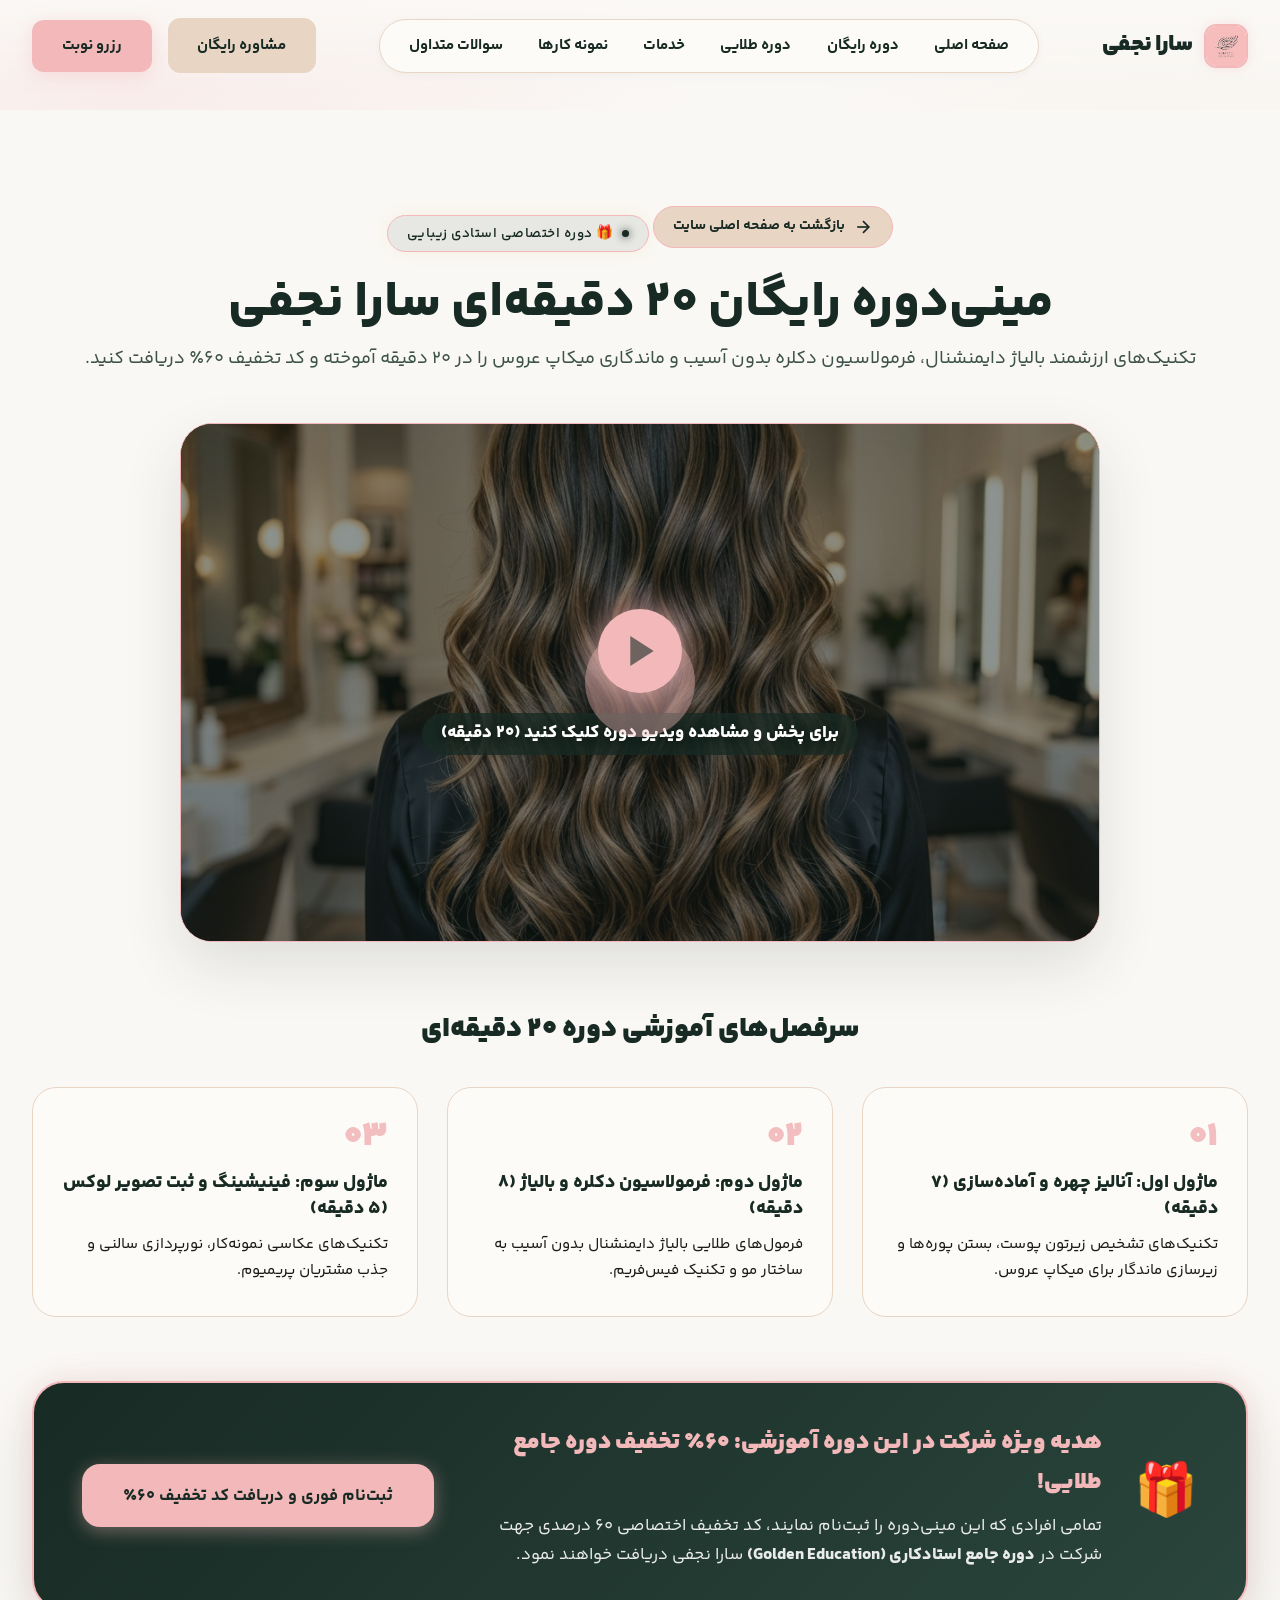
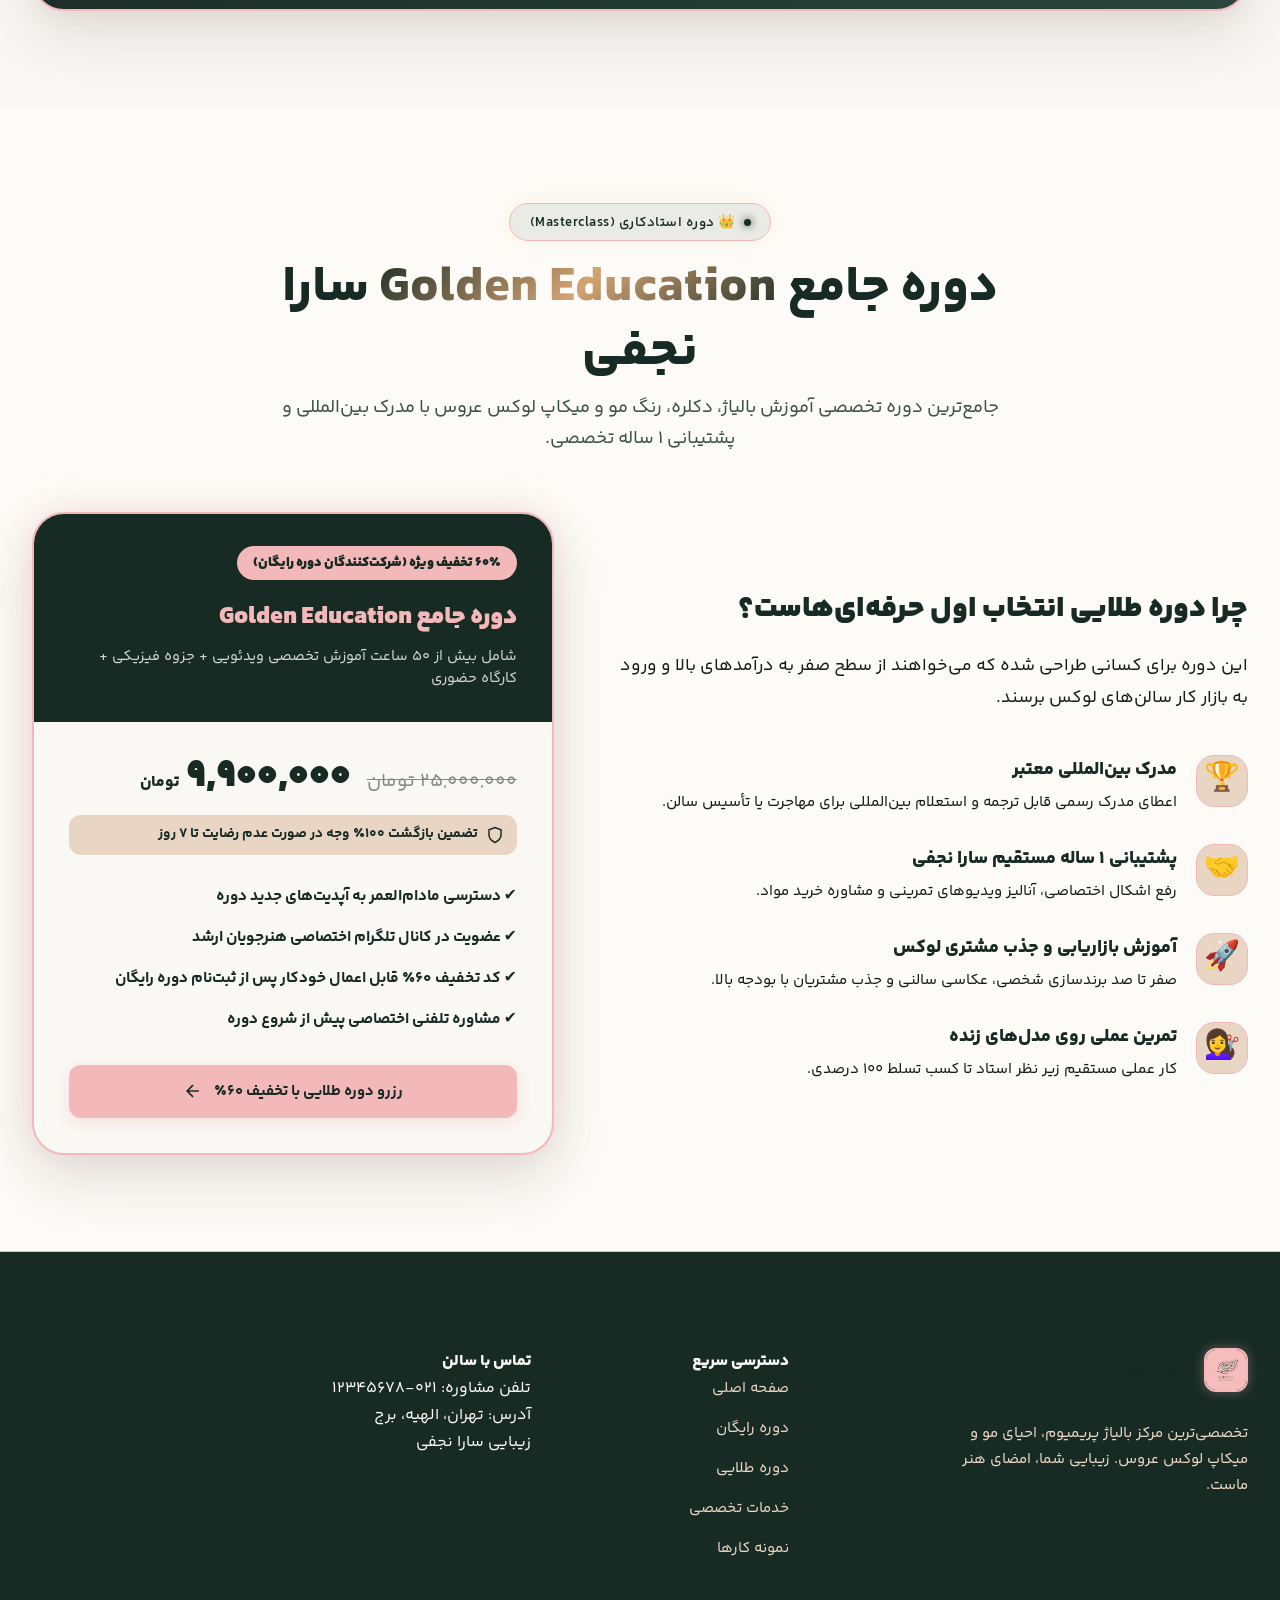
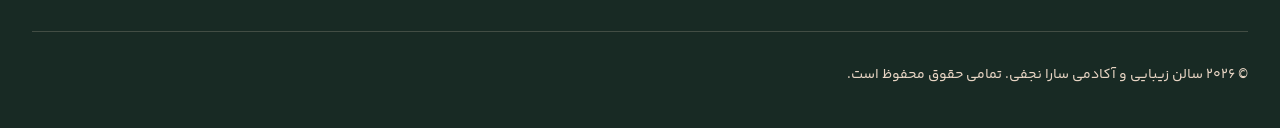
==== free-course.html @ bb0bec51 "up" ====
<!doctype html>
<html lang="fa" dir="rtl">
  <head>
    <meta charset="UTF-8" />
    <meta name="viewport" content="width=device-width, initial-scale=1.0" />
    <title>مینی‌دوره رایگان ۲۰ دقیقه‌ای و دوره طلایی | سارا نجفی</title>
    <meta
      name="description"
      content="دوره رایگان آموزش رازهای بالیاژ دایمنشنال و میکاپ ماندگار سارا نجفی. دریافت ۶۰٪ تخفیف اختصاصی برای دوره جامع Golden Education."
    />
    <meta name="theme-color" content="#FAF8F5" />

    <!-- Open Graph SEO -->
    <meta property="og:title" content="دوره آموزشی سارا نجفی | مینی دوره رایگان + تخفیف ۶۰٪" />
    <meta
      property="og:description"
      content="تکنیک‌های ارزشمند بالیاژ، دکلره بدون آسیب و ماندگاری میکاپ را در ۲۰ دقیقه آموزش ببینید."
    />
    <meta property="og:type" content="website" />

    <!-- Custom Stylesheet -->
    <link rel="stylesheet" href="css/style.css" />
  </head>
  <body>
    <!-- Floating Luxury Navigation -->
    <nav class="navbar" id="navbar">
      <div class="container nav-container">
        <a href="index.html" class="logo">
          <img
            src="images/logo.jpg"
            alt="سالن زیبایی سارا نجفی"
            class="logo-img"
          />
          <span class="logo-text">سارا نجفی</span>
        </a>

        <div class="nav-links" id="nav-links">
          <a href="index.html#home">صفحه اصلی</a>
          <a href="#free-course-details" class="active">دوره رایگان</a>
          <a href="#golden-education">دوره طلایی</a>
          <a href="index.html#services">خدمات</a>
          <a href="index.html#portfolio">نمونه کارها</a>
          <a href="index.html#faq">سوالات متداول</a>
        </div>

        <div class="nav-actions">
          <a href="index.html#quiz-section" class="btn btn-secondary">مشاوره رایگان</a>
          <button class="btn btn-primary open-booking-modal">رزرو نوبت</button>
        </div>

        <!-- Mobile Drawer Menu Toggle Button -->
        <button
          class="mobile-toggle"
          id="mobile-toggle"
          aria-label="باز کردن منو"
        >
          <svg
            width="28"
            height="28"
            viewBox="0 0 24 24"
            fill="none"
            stroke="currentColor"
            stroke-width="2"
          >
            <path d="M4 6h16M4 12h16M4 18h16"></path>
          </svg>
        </button>
      </div>
    </nav>

    <!-- Mobile Navigation Drawer Overlay & Backdrop -->
    <div class="mobile-drawer-overlay" id="mobile-overlay"></div>
    <div class="mobile-menu-drawer" id="mobile-drawer">
      <div class="mobile-drawer-header">
        <a href="index.html" class="logo">
          <img
            src="images/logo.jpg"
            alt="سالن زیبایی سارا نجفی"
            class="logo-img"
          />
          <span class="logo-text">سارا نجفی</span>
        </a>
        <button class="mobile-close" id="mobile-close" aria-label="بستن منو">
          <svg
            width="24"
            height="24"
            viewBox="0 0 24 24"
            fill="none"
            stroke="currentColor"
            stroke-width="2"
          >
            <line x1="18" y1="6" x2="6" y2="18"></line>
            <line x1="6" y1="6" x2="18" y2="18"></line>
          </svg>
        </button>
      </div>
      <ul class="mobile-nav-links">
        <li><a href="index.html" class="mobile-link">صفحه اصلی</a></li>
        <li><a href="#free-course-details" class="mobile-link active">دوره رایگان ۲۰ دقیقه‌ای</a></li>
        <li><a href="#golden-education" class="mobile-link">دوره طلایی Golden Education</a></li>
        <li><a href="index.html#services" class="mobile-link">خدمات لوکس</a></li>
        <li><a href="index.html#portfolio" class="mobile-link">نمونه کارها</a></li>
        <li><a href="index.html#faq" class="mobile-link">سوالات متداول</a></li>
      </ul>
      <div class="mobile-drawer-footer">
        <button class="btn btn-primary w-full open-booking-modal">
          رزرو فوری نوبت
        </button>
      </div>
    </div>

    <!-- Main Content Wrapper -->
    <main style="padding-top: 110px;">
      <!-- Dedicated Free Course View Section -->
      <section class="free-course-page" id="free-course-details" style="display: block;">
        <div class="container">
          <div class="course-page-header reveal visible">
            <a href="index.html" class="back-to-site-btn">
              <svg width="20" height="20" viewBox="0 0 24 24" fill="none" stroke="currentColor" stroke-width="2">
                <line x1="19" y1="12" x2="5" y2="12"></line>
                <polyline points="12 19 19 12 12 5"></polyline>
              </svg>
              بازگشت به صفحه اصلی سایت
            </a>
            <div class="section-tag gold-tag">
              <span class="dot"></span>
              🎁 دوره اختصاصی استادی زیبایی
            </div>
            <h1 class="section-title">مینی‌دوره رایگان ۲۰ دقیقه‌ای سارا نجفی</h1>
            <p class="section-subtitle">
              تکنیک‌های ارزشمند بالیاژ دایمنشنال، فرمولاسیون دکلره بدون آسیب و ماندگاری میکاپ عروس را در ۲۰ دقیقه آموخته و کد تخفیف ۶۰٪ دریافت کنید.
            </p>
          </div>

          <!-- Video Showcase Container -->
          <div class="course-main-video-box reveal visible reveal-delay-1">
            <div class="video-player-container">
              <img src="images/hair-color-recommendation.jpg" alt="ویدیو دوره آموزشی سارا نجفی" class="main-video-poster" />
              <div class="main-video-overlay open-course-modal-btn">
                <div class="play-pulse-lg"></div>
                <div class="play-btn-lg">
                  <svg width="40" height="40" viewBox="0 0 24 24" fill="currentColor">
                    <polygon points="5 3 19 12 5 21 5 3"></polygon>
                  </svg>
                </div>
                <span class="video-start-text">برای پخش و مشاهده ویدیو دوره کلیک کنید (۲۰ دقیقه)</span>
              </div>
            </div>
          </div>

          <!-- Course Modules Grid -->
          <div class="course-modules-wrapper reveal visible reveal-delay-2">
            <h3 class="modules-title">سرفصل‌های آموزشی دوره ۲۰ دقیقه‌ای</h3>
            <div class="modules-grid">
              <div class="module-card">
                <div class="module-number">۰۱</div>
                <div class="module-content">
                  <h4>ماژول اول: آنالیز چهره و آماده‌سازی (۷ دقیقه)</h4>
                  <p>تکنیک‌های تشخیص زیرتون پوست، بستن پوره‌ها و زیرسازی ماندگار برای میکاپ عروس.</p>
                </div>
              </div>
              <div class="module-card">
                <div class="module-number">۰۲</div>
                <div class="module-content">
                  <h4>ماژول دوم: فرمولاسیون دکلره و بالیاژ (۸ دقیقه)</h4>
                  <p>فرمول‌های طلایی بالیاژ دایمنشنال بدون آسیب به ساختار مو و تکنیک فیس‌فریم.</p>
                </div>
              </div>
              <div class="module-card">
                <div class="module-number">۰۳</div>
                <div class="module-content">
                  <h4>ماژول سوم: فینیشینگ و ثبت تصویر لوکس (۵ دقیقه)</h4>
                  <p>تکنیک‌های عکاسی نمونه‌کار، نورپردازی سالنی و جذب مشتریان پریمیوم.</p>
                </div>
              </div>
            </div>
          </div>

          <!-- High-Conversion Discount Callout Box -->
          <div class="course-discount-banner reveal visible reveal-delay-3">
            <div class="discount-badge-icon">🎁</div>
            <div class="discount-banner-content">
              <h3>هدیه ویژه شرکت در این دوره آموزشی: ۶۰٪ تخفیف دوره جامع طلایی!</h3>
              <p>
                تمامی افرادی که این مینی‌دوره را ثبت‌نام نمایند، کد تخفیف اختصاصی ۶۰ درصدی جهت شرکت در 
                <strong>دوره جامع استادکاری (Golden Education)</strong> سارا نجفی دریافت خواهند نمود.
              </p>
            </div>
            <div class="discount-banner-action">
              <button class="btn btn-primary btn-large open-course-modal-btn">
                ثبت‌نام فوری و دریافت کد تخفیف ۶۰٪
              </button>
            </div>
          </div>
        </div>
      </section>

      <!-- Golden Education (دوره طلایی) Premium Masterclass Section -->
      <section class="golden-education" id="golden-education">
        <div class="container">
          <div class="section-header reveal visible">
            <div class="section-tag gold-tag">
              <span class="dot"></span>
              👑 دوره استادکاری (Masterclass)
            </div>
            <h2 class="section-title">
              دوره جامع <span class="gold-gradient-text">Golden Education</span> سارا نجفی
            </h2>
            <p class="section-subtitle">
              جامع‌ترین دوره تخصصی آموزش بالیاژ، دکلره، رنگ مو و میکاپ لوکس عروس با مدرک بین‌المللی و پشتیبانی ۱ ساله تخصصی.
            </p>
          </div>

          <div class="golden-grid reveal visible reveal-delay-1">
            <!-- Left Info & Benefits -->
            <div class="golden-content">
              <h3 class="golden-heading">چرا دوره طلایی انتخاب اول حرفه‌ای‌هاست؟</h3>
              <p class="golden-lead">
                این دوره برای کسانی طراحی شده که می‌خواهند از سطح صفر به درآمد‌های بالا و ورود به بازار کار سالن‌های لوکس برسند.
              </p>

              <div class="golden-features">
                <div class="golden-feature-item">
                  <div class="feature-icon">🏆</div>
                  <div>
                    <h4>مدرک بین‌المللی معتبر</h4>
                    <p>اعطای مدرک رسمی قابل ترجمه و استعلام بین‌المللی برای مهاجرت یا تأسیس سالن.</p>
                  </div>
                </div>
                <div class="golden-feature-item">
                  <div class="feature-icon">🤝</div>
                  <div>
                    <h4>پشتیبانی ۱ ساله مستقیم سارا نجفی</h4>
                    <p>رفع اشکال اختصاصی، آنالیز ویدیوهای تمرینی و مشاوره خرید مواد.</p>
                  </div>
                </div>
                <div class="golden-feature-item">
                  <div class="feature-icon">🚀</div>
                  <div>
                    <h4>آموزش بازاریابی و جذب مشتری لوکس</h4>
                    <p>صفر تا صد برندسازی شخصی، عکاسی سالنی و جذب مشتریان با بودجه بالا.</p>
                  </div>
                </div>
                <div class="golden-feature-item">
                  <div class="feature-icon">💇‍♀️</div>
                  <div>
                    <h4>تمرین عملی روی مدل‌های زنده</h4>
                    <p>کار عملی مستقیم زیر نظر استاد تا کسب تسلط ۱۰۰ درصدی.</p>
                  </div>
                </div>
              </div>
            </div>

            <!-- Right Offer & Pricing Card -->
            <div class="golden-pricing-card">
              <div class="pricing-card-header">
                <span class="badge-discount">۶۰٪ تخفیف ویژه (شرکت‌کنندگان دوره رایگان)</span>
                <h3 class="pricing-title">دوره جامع Golden Education</h3>
                <p class="pricing-sub">شامل بیش از ۵۰ ساعت آموزش تخصصی ویدئویی + جزوه فیزیکی + کارگاه حضوری</p>
              </div>

              <div class="pricing-body">
                <div class="price-comparison">
                  <span class="old-price">۲۵,۰۰۰,۰۰۰ تومان</span>
                  <div class="current-price">
                    <span class="price-number">۹,۹۰۰,۰۰۰</span>
                    <span class="price-currency">تومان</span>
                  </div>
                </div>

                <div class="discount-guarantee-note">
                  <svg width="18" height="18" viewBox="0 0 24 24" fill="none" stroke="currentColor" stroke-width="2"><path d="M12 22s8-4 8-10V5l-8-3-8 3v7c0 6 8 10 8 10z"></path></svg>
                  تضمین بازگشت ۱۰۰٪ وجه در صورت عدم رضایت تا ۷ روز
                </div>

                <ul class="pricing-features-list">
                  <li>✔ دسترسی مادام‌العمر به آپدیت‌های جدید دوره</li>
                  <li>✔ عضویت در کانال تلگرام اختصاصی هنرجویان ارشد</li>
                  <li>✔ کد تخفیف ۶۰٪ قابل اعمال خودکار پس از ثبت‌نام دوره رایگان</li>
                  <li>✔ مشاوره تلفنی اختصاصی پیش از شروع دوره</li>
                </ul>

                <button class="btn btn-primary w-full open-golden-modal-btn" id="open-golden-modal-btn">
                  رزرو دوره طلایی با تخفیف ۶۰٪
                  <svg width="20" height="20" viewBox="0 0 24 24" fill="none" stroke="currentColor" stroke-width="2">
                    <path d="M19 12H5M12 19l-7-7 7-7" />
                  </svg>
                </button>
              </div>
            </div>
          </div>
        </div>
      </section>
    </main>

    <!-- Luxury Footer -->
    <footer class="footer">
      <div class="container">
        <div class="footer-grid">
          <div class="footer-brand">
            <a href="index.html" class="logo">
              <img
                src="images/logo.jpg"
                alt="سالن زیبایی سارا نجفی"
                class="logo-img"
              />
              <span class="logo-text">سارا نجفی</span>
            </a>
            <p class="footer-tagline">
              تخصصی‌ترین مرکز بالیاژ پریمیوم، احیای مو و میکاپ لوکس عروس. زیبایی
              شما، امضای هنر ماست.
            </p>
          </div>
          <div class="footer-links">
            <h4>دسترسی سریع</h4>
            <ul>
              <li><a href="index.html">صفحه اصلی</a></li>
              <li><a href="#free-course-details">دوره رایگان</a></li>
              <li><a href="#golden-education">دوره طلایی</a></li>
              <li><a href="index.html#services">خدمات تخصصی</a></li>
              <li><a href="index.html#portfolio">نمونه کارها</a></li>
            </ul>
          </div>
          <div class="footer-contact">
            <h4>تماس با سالن</h4>
            <p>تلفن مشاوره: ۰۲۱-۱۲۳۴۵۶۷۸</p>
            <p>آدرس: تهران، الهیه، برج زیبایی سارا نجفی</p>
          </div>
        </div>
        <div class="footer-bottom">
          <p>© ۲۰۲۶ سالن زیبایی و آکادمی سارا نجفی. تمامی حقوق محفوظ است.</p>
        </div>
      </div>
    </footer>

    <!-- Course Signup Pop-up Modal -->
    <div class="course-modal-overlay" id="course-signup-modal">
      <div class="course-modal-container">
        <button class="course-modal-close" id="course-modal-close" aria-label="بستن">
          <svg width="24" height="24" viewBox="0 0 24 24" fill="none" stroke="currentColor" stroke-width="2">
            <line x1="18" y1="6" x2="6" y2="18"></line>
            <line x1="6" y1="6" x2="18" y2="18"></line>
          </svg>
        </button>

        <div class="course-modal-header">
          <div class="modal-badge-tag">🎁 دسترسی آنی + کد تخفیف ۶۰٪</div>
          <h2>ثبت‌نام در دوره رایگان ۲۰ دقیقه‌ای</h2>
          <p>اطلاعات خود را وارد کنید تا لینک تماشای دوره و کد تخفیف ۶۰٪ دوره طلایی برای شما ارسال شود.</p>
        </div>

        <form class="course-signup-form" id="course-signup-form">
          <div class="form-group">
            <label for="course-user-name">نام و نام خانوادگی</label>
            <input type="text" id="course-user-name" required placeholder="مثال: مریم احمدی" />
          </div>

          <div class="form-group">
            <label for="course-user-phone">شماره موبایل (واتساپ)</label>
            <input type="tel" id="course-user-phone" required placeholder="مثال: ۰۹۱۲۳۴۵۶۷۸۹" pattern="09[0-9]{9}" />
          </div>

          <div class="form-group">
            <label for="course-user-email">آدرس ایمیل (اختیاری)</label>
            <input type="email" id="course-user-email" placeholder="example@gmail.com" />
          </div>

          <button type="submit" class="btn btn-primary w-full">
            تأیید و دریافت فوری لینک دوره + تخفیف ۶۰٪
          </button>
        </form>

        <div class="modal-footer-note">
          🔒 اطلاعات شما نزد سالن سارا نجفی کاملاً محفوظ است.
        </div>
      </div>
    </div>

    <!-- Booking Modal -->
    <div class="modal-backdrop" id="booking-modal">
      <div class="modal-box">
        <button class="modal-close" id="modal-close" aria-label="بستن">
          <svg width="24" height="24" viewBox="0 0 24 24" fill="none" stroke="currentColor" stroke-width="2">
            <line x1="18" y1="6" x2="6" y2="18"></line>
            <line x1="6" y1="6" x2="18" y2="18"></line>
          </svg>
        </button>
        <div class="modal-header">
          <h2>رزرو نوبت مشاوره و خدمات</h2>
          <p>لطفاً اطلاعات زیر را تکمیل کنید، در اسرع وقت برای هماهنگی با شما تماس می‌گیریم.</p>
        </div>
        <form class="booking-form" id="modal-booking-form">
          <div class="form-group">
            <label for="modal-name">نام و نام خانوادگی</label>
            <input type="text" id="modal-name" required placeholder="مثال: مریم احمدی" />
          </div>
          <div class="form-group">
            <label for="modal-phone">شماره موبایل</label>
            <input type="tel" id="modal-phone" required placeholder="۰۹۱۲۳۴۵۶۷۸۹" />
          </div>
          <div class="form-group">
            <label for="modal-service">خدمات مورد نظر</label>
            <select id="modal-service">
              <option value="balayage">بالیاژ و رنگ مو تخصصی</option>
              <option value="makeup">میکاپ و گریم عروس</option>
              <option value="keratin">احیا و کراتین مو</option>
              <option value="consultation">مشاوره حضوری سالن</option>
            </select>
          </div>
          <button type="submit" class="btn btn-primary w-full">تأیید و ثبت نوبت</button>
        </form>
      </div>
    </div>

    <!-- Notification Toast Container -->
    <div class="toast-notification" id="toast-notification">
      <div class="toast-icon">
        <svg width="24" height="24" viewBox="0 0 24 24" fill="none" stroke="currentColor" stroke-width="2">
          <path d="M22 11.08V12a10 10 0 1 1-5.93-9.14"></path>
          <polyline points="22 4 12 14.01 9 11.01"></polyline>
        </svg>
      </div>
      <div id="toast-message">درخواست شما با موفقیت ثبت شد.</div>
    </div>

    <!-- Back-to-Top Button -->
    <button class="back-to-top" id="back-to-top" aria-label="بازگشت به بالای صفحه">
      <svg width="20" height="20" viewBox="0 0 24 24" fill="none" stroke="currentColor" stroke-width="2">
        <line x1="12" y1="19" x2="12" y2="5"></line>
        <polyline points="5 12 12 5 19 12"></polyline>
      </svg>
    </button>

    <!-- Custom Scripts -->
    <script src="js/script.js"></script>
  </body>
</html>
---- css/style.css ----
@import url("../fonts/YekanBakh/yekanBakh.css");

/* ==========================================================================
   Design Tokens & System Architecture (Ultra-Luxury Dark Glassmorphic)
   ========================================================================== */
/* =========================================
   Simabell Beauty Salon - Color Palette
========================================= */
:root {
  /* --- 1. Backgrounds (پسزمینه) --- */
  --color-bg-main: #FAF8F5;       /* کرم ابریشمی/سفید گرم: پسزمینه اصلی سایت */
  --color-bg-alt: #FDFBF7;        /* سفید گرم روشنتر: برای تفکیک سکشنها */

  /* --- 2. Text & Structure (متن و ساختار) --- */
  --color-text-primary: #182A24;  /* سبز یشمی تیره (لوگو): تیترها، متن اصلی، فوتر و منو */
  --color-text-body: #1A1A1A;     /* زغالی تیره: برای پاراگرافهای طولانیتر (در صورت نیاز) */

  /* --- 3. Accents & Buttons (رنگهای شاخص و دکمهها) --- */
  --color-brand-pink: #F2B8BA;    /* صورتی پودری (لوگو): پسزمینه دکمههای اصلی و هایلایتها */
  --color-brand-taupe: #E8D5C4;   /* کرم تاپ/شامپاینی: پسزمینه کارتهای خدمات، حاشیهها (Borders) و حالت هاور دکمهها */

  /* Theme System Mappings */
  --bg-dark: var(--color-bg-main);
  --bg-surface: var(--color-bg-alt);
  --bg-surface-elevated: #FFFFFF;
  --bg-glass: rgba(250, 248, 245, 0.92);
  --bg-glass-card: rgba(253, 251, 247, 0.85);

  /* Accents & Brand Hues */
  --clr-gold: var(--color-text-primary);
  --clr-gold-light: var(--color-brand-pink);
  --clr-gold-glow: rgba(242, 184, 186, 0.35);
  --clr-rose: var(--color-brand-pink);
  --clr-purple: var(--color-text-primary);
  --clr-purple-glow: rgba(232, 213, 196, 0.4);
  --clr-accent: var(--color-brand-pink);

  /* Text Hierarchy */
  --clr-text-primary: var(--color-text-primary);
  --clr-text-secondary: var(--color-text-body);
  --clr-text-muted: #3D524A;

  /* Borders & Dividers */
  --border-glass: var(--color-brand-taupe);
  --border-glass-hover: var(--color-brand-pink);
  --border-subtle: rgba(232, 213, 196, 0.7);

  /* Typography */
  --font-primary: "YekanBakh", system-ui, -apple-system, sans-serif;

  /* Spacing Scale */
  --space-2xs: 0.25rem;
  --space-xs: 0.5rem;
  --space-sm: 1rem;
  --space-md: 2rem;
  --space-lg: 3.5rem;
  --space-xl: 6rem;

  /* Border Radius */
  --radius-xs: 6px;
  --radius-sm: 12px;
  --radius-md: 18px;
  --radius-lg: 24px;
  --radius-xl: 32px;
  --radius-full: 9999px;

  /* Shadows & Glows */
  --shadow-sm: 0 4px 16px rgba(24, 42, 36, 0.06);
  --shadow-md: 0 12px 32px rgba(24, 42, 36, 0.08);
  --shadow-lg: 0 24px 60px rgba(24, 42, 36, 0.12);
  --glow-gold: 0 0 35px rgba(242, 184, 186, 0.35);
  --glow-purple: 0 0 45px rgba(232, 213, 196, 0.35);

  /* Transitions */
  --transition-fast: 0.2s cubic-bezier(0.16, 1, 0.3, 1);
  --transition-normal: 0.4s cubic-bezier(0.16, 1, 0.3, 1);
  --transition-slow: 0.7s cubic-bezier(0.16, 1, 0.3, 1);
}

/* ==========================================================================
   Global Reset & Base Setup
   ========================================================================== */
*,
*::before,
*::after {
  margin: 0;
  padding: 0;
  box-sizing: border-box;
}

html {
  scroll-behavior: smooth;
  font-size: 16px;
  color-scheme: light;
}

body {
  font-family: var(--font-primary);
  background-color: var(--color-bg-main);
  color: var(--color-text-body);
  line-height: 1.7;
  overflow-x: hidden;
  -webkit-font-smoothing: antialiased;
  -moz-osx-font-smoothing: grayscale;
  background-image:
    radial-gradient(
      circle at 10% 10%,
      rgba(242, 184, 186, 0.18) 0%,
      transparent 40%
    ),
    radial-gradient(
      circle at 90% 60%,
      rgba(232, 213, 196, 0.25) 0%,
      transparent 45%
    ),
    radial-gradient(
      circle at 50% 90%,
      rgba(242, 184, 186, 0.12) 0%,
      transparent 50%
    );
  background-attachment: fixed;
}  background-attachment: fixed;
}

/* Custom Scrollbar */
::-webkit-scrollbar {
  width: 8px;
}
::-webkit-scrollbar-track {
  background: var(--bg-dark);
}
::-webkit-scrollbar-thumb {
  background: var(--bg-surface-elevated);
  border-radius: var(--radius-full);
}
::-webkit-scrollbar-thumb:hover {
  background: var(--clr-gold);
}

/* Selection */
::selection {
  background: var(--clr-gold);
  color: var(--bg-dark);
}

a {
  color: inherit;
  text-decoration: none;
  transition:
    color var(--transition-fast),
    transform var(--transition-fast);
}

ul {
  list-style: none;
}

img,
svg,
video {
  max-width: 100%;
  height: auto;
  display: block;
}

button,
input,
select,
textarea {
  font-family: inherit;
  font-size: inherit;
  color: inherit;
}

/* ==========================================================================
   Layout Containers & Utilities
   ========================================================================== */
.container {
  width: 100%;
  max-width: 1280px;
  margin: 0 auto;
  padding: 0 var(--space-md);
}

.text-center {
  text-align: center;
}
.text-right {
  text-align: right;
}
.w-full {
  width: 100%;
}
.relative {
  position: relative;
}
.hidden {
  display: none !important;
}

/* Section Header Utility */
.section-header {
  max-width: 750px;
  margin: 0 auto var(--space-lg);
  text-align: center;
}

.section-tag {
  display: inline-flex;
  align-items: center;
  gap: 0.5rem;
  padding: 0.4rem 1.2rem;
  background: rgba(212, 175, 55, 0.08);
  border: 1px solid rgba(212, 175, 55, 0.2);
  border-radius: var(--radius-full);
  color: var(--clr-gold);
  font-size: 0.85rem;
  font-weight: 500;
  letter-spacing: 0.5px;
  margin-bottom: var(--space-sm);
  box-shadow: 0 0 20px rgba(212, 175, 55, 0.1);
}

.section-tag .dot {
  width: 7px;
  height: 7px;
  background: var(--clr-gold);
  border-radius: 50%;
  box-shadow: 0 0 8px var(--clr-gold);
  animation: pulseDot 2s infinite;
}

@keyframes pulseDot {
  0%,
  100% {
    opacity: 1;
    transform: scale(1);
  }
  50% {
    opacity: 0.4;
    transform: scale(1.3);
  }
}

.section-title {
  font-size: clamp(2rem, 4vw, 3.2rem);
  font-weight: 700;
  color: var(--clr-text-primary);
  line-height: 1.25;
  margin-bottom: var(--space-xs);
}

.section-subtitle {
  font-size: 1.15rem;
  color: var(--clr-text-muted);
  font-weight: 400;
}

/* Gradient Text Effect */
.gradient-text {
  background: linear-gradient(
    135deg,
    var(--color-text-primary) 0%,
    #233F36 50%,
    var(--color-text-primary) 100%
  );
  -webkit-background-clip: text;
  -webkit-text-fill-color: transparent;
}

.gradient-text-purple {
  background: linear-gradient(
    135deg,
    var(--color-text-primary) 0%,
    #2E4A3F 50%,
    var(--color-text-primary) 100%
  );
  -webkit-background-clip: text;
  -webkit-text-fill-color: transparent;
}

/* Glass Card Component */
.glass-card {
  background: var(--bg-glass-card);
  backdrop-filter: blur(16px);
  -webkit-backdrop-filter: blur(16px);
  border: 1px solid var(--border-glass);
  border-radius: var(--radius-lg);
  transition: var(--transition-normal);
}

.glass-card:hover {
  border-color: var(--border-glass-hover);
  box-shadow: var(--shadow-md), var(--glow-gold);
  transform: translateY(-4px);
}

/* ==========================================================================
   Button System
   ========================================================================== */
.btn {
  display: inline-flex;
  align-items: center;
  justify-content: center;
  gap: 0.65rem;
  padding: 0.85rem 1.8rem;
  border-radius: var(--radius-sm);
  font-weight: 600;
  font-size: 0.95rem;
  cursor: pointer;
  transition: var(--transition-normal);
  border: 1px solid transparent;
  outline: none;
  position: relative;
  overflow: hidden;
  z-index: 1;
}

.btn-large {
  padding: 1.1rem 2.5rem;
  font-size: 1.05rem;
  border-radius: var(--radius-md);
}

.btn-primary {
  background-color: var(--color-brand-pink);
  color: var(--color-text-primary); /* حتماً متن تیره برای خوانایی */
  box-shadow: 0 4px 18px rgba(242, 184, 186, 0.4);
}

.btn-primary::before {
  content: "";
  position: absolute;
  top: 0;
  left: -100%;
  width: 100%;
  height: 100%;
  background: linear-gradient(
    90deg,
    transparent,
    rgba(255, 255, 255, 0.5),
    transparent
  );
  transition: 0.6s ease;
  z-index: -1;
}

.btn-primary:hover::before {
  left: 100%;
}

.btn-primary:hover {
  background-color: var(--color-brand-taupe);
  color: var(--color-text-primary);
  transform: translateY(-3px);
  box-shadow: 0 8px 25px rgba(232, 213, 196, 0.6);
}

.btn-secondary {
  background: var(--color-brand-taupe);
  color: var(--color-text-primary);
  border: 1px solid var(--color-brand-taupe);
  backdrop-filter: blur(10px);
}

.btn-secondary:hover {
  background: var(--color-brand-pink);
  border-color: var(--color-brand-pink);
  color: var(--color-text-primary);
  transform: translateY(-3px);
}

.btn-outline {
  background: transparent;
  color: var(--color-text-primary);
  border: 1px solid var(--color-text-primary);
}

.btn-outline:hover {
  background: var(--color-brand-pink);
  color: var(--color-text-primary);
  border-color: var(--color-brand-pink);
  transform: translateY(-2px);
  box-shadow: 0 4px 20px rgba(242, 184, 186, 0.4);
}

/* کارت معرفی خدمات */
.service-card {
  background-color: var(--color-bg-main);
  border: 1px solid var(--color-brand-taupe);
  color: var(--color-text-primary);
  border-radius: var(--radius-lg);
  padding: var(--space-md);
  transition: var(--transition-normal);
}

.service-card:hover {
  border-color: var(--color-brand-pink);
  box-shadow: var(--shadow-md), var(--glow-gold);
}

.btn-ghost {
  background: transparent;
  color: var(--clr-text-secondary);
}

.btn-ghost:hover {
  color: var(--clr-gold);
  background: rgba(255, 255, 255, 0.05);
}

.btn:disabled,
.btn[disabled] {
  opacity: 0.4;
  cursor: not-allowed;
  transform: none !important;
  box-shadow: none !important;
}

/* Glowing Icon Button */
.btn-icon {
  width: 44px;
  height: 44px;
  padding: 0;
  border-radius: 50%;
}

/* ==========================================================================
   Navigation Bar (Floating Header)
   ========================================================================== */
section {
  scroll-margin-top: 90px;
}

.navbar {
  position: fixed;
  top: 0;
  left: 0;
  width: 100%;
  z-index: 1000;
  padding: 1.15rem 0;
  transition: var(--transition-normal);
  background: linear-gradient(
    to bottom,
    rgba(250, 248, 245, 0.95) 0%,
    rgba(250, 248, 245, 0) 100%
  );
}

.navbar.scrolled {
  padding: 0.7rem 0;
  background: rgba(250, 248, 245, 0.95);
  backdrop-filter: blur(20px);
  -webkit-backdrop-filter: blur(20px);
  border-bottom: 1px solid var(--color-brand-taupe);
  box-shadow: var(--shadow-sm);
}

.nav-container {
  display: flex;
  align-items: center;
  justify-content: space-between;
}

.logo {
  display: inline-flex;
  align-items: center;
  gap: 0.75rem;
  font-size: 1.45rem;
  font-weight: 800;
  color: var(--color-text-primary);
  text-decoration: none;
  transition: transform var(--transition-fast);
}

.logo:hover {
  transform: translateY(-1px);
}

.logo-img {
  height: 44px;
  width: 44px;
  border-radius: 12px;
  object-fit: cover;
  border: 2px solid var(--color-brand-pink);
  box-shadow: 0 0 12px rgba(242, 184, 186, 0.35);
  transition: var(--transition-fast);
}

.logo:hover .logo-img {
  border-color: var(--color-brand-taupe);
  box-shadow: 0 0 18px rgba(232, 213, 196, 0.6);
}

.logo-text {
  color: var(--color-text-primary);
  font-weight: 800;
  letter-spacing: -0.5px;
}

.logo-dot {
  display: none;
}

.nav-links {
  display: flex;
  align-items: center;
  gap: 2.2rem;
  background: var(--color-bg-alt);
  padding: 0.6rem 1.8rem;
  border: 1px solid var(--color-brand-taupe);
  border-radius: var(--radius-full);
  backdrop-filter: blur(12px);
  box-shadow: 0 2px 10px rgba(24, 42, 36, 0.04);
}

.nav-links a {
  font-size: 0.95rem;
  font-weight: 600;
  color: var(--color-text-primary);
  position: relative;
  padding: 0.2rem 0;
}

.nav-links a::after {
  content: "";
  position: absolute;
  bottom: 0;
  left: 0;
  width: 0;
  height: 2px;
  background: var(--color-brand-pink);
  transition: width var(--transition-fast);
  border-radius: 2px;
}

.nav-links a:hover,
.nav-links a.active {
  color: var(--color-text-primary);
}

.nav-links a:hover::after,
.nav-links a.active::after {
  width: 100%;
}

.nav-actions {
  display: flex;
  align-items: center;
  gap: 1rem;
}

.mobile-toggle {
  display: none;
  background: transparent;
  border: none;
  cursor: pointer;
  padding: 0.5rem;
  color: var(--color-text-primary);
}

/* ==========================================================================
   Hero Section
   ========================================================================== */
.hero {
  position: relative;
  padding-top: 170px;
  padding-bottom: var(--space-xl);
  min-height: 100vh;
  display: flex;
  align-items: center;
  overflow: hidden;
}

.hero::before {
  content: "";
  position: absolute;
  top: 15%;
  right: -10%;
  width: 550px;
  height: 550px;
  background: radial-gradient(
    circle,
    rgba(242, 184, 186, 0.25) 0%,
    transparent 70%
  );
  pointer-events: none;
  filter: blur(60px);
}

.hero::after {
  content: "";
  position: absolute;
  bottom: 10%;
  left: -5%;
  width: 450px;
  height: 450px;
  background: radial-gradient(
    circle,
    rgba(232, 213, 196, 0.3) 0%,
    transparent 70%
  );
  pointer-events: none;
  filter: blur(60px);
}

.hero-grid {
  display: grid;
  grid-template-columns: 1.1fr 0.9fr;
  gap: var(--space-lg);
  align-items: center;
}

.hero-content {
  position: relative;
  z-index: 2;
}

.hero-badge {
  display: inline-flex;
  align-items: center;
  gap: 0.6rem;
  padding: 0.45rem 1.25rem;
  background: var(--color-brand-taupe);
  border: 1px solid var(--color-brand-pink);
  border-radius: var(--radius-full);
  color: var(--color-text-primary);
  font-size: 0.88rem;
  font-weight: 600;
  margin-bottom: 1.5rem;
}

.hero-badge .status-ping {
  position: relative;
  display: flex;
  width: 8px;
  height: 8px;
}

.hero-badge .status-ping span:first-child {
  position: absolute;
  display: inline-flex;
  width: 100%;
  height: 100%;
  border-radius: 50%;
  background-color: var(--color-brand-pink);
  opacity: 0.75;
  animation: ping 1.5s cubic-bezier(0, 0, 0.2, 1) infinite;
}

.hero-badge .status-ping span:last-child {
  position: relative;
  display: inline-flex;
  width: 8px;
  height: 8px;
  border-radius: 50%;
  background-color: var(--color-brand-pink);
}

@keyframes ping {
  75%,
  100% {
    transform: scale(2.5);
    opacity: 0;
  }
}

.hero-title {
  font-size: clamp(2.4rem, 5vw, 4rem);
  font-weight: 800;
  line-height: 1.35;
  color: var(--color-text-primary);
  margin-bottom: 1.5rem;
  letter-spacing: normal;
}

.hero-description {
  font-size: 1.15rem;
  color: var(--color-text-primary);
  opacity: 0.9;
  line-height: 1.85;
  margin-bottom: 2.2rem;
  max-width: 580px;
  font-weight: 450;
}

.hero-buttons {
  display: flex;
  gap: 1.2rem;
  flex-wrap: wrap;
  margin-bottom: 3rem;
}

.hero-stats {
  display: flex;
  align-items: center;
  gap: 2.5rem;
  padding-top: 2rem;
  border-top: 1px solid var(--color-brand-taupe);
}

.stat-item {
  display: flex;
  flex-direction: column;
}

.stat-number {
  font-size: 2.2rem;
  font-weight: 800;
  color: var(--color-text-primary);
  line-height: 1;
  margin-bottom: 0.4rem;
}

.stat-label {
  font-size: 0.88rem;
  color: var(--color-text-body);
}

.stat-divider {
  width: 1px;
  height: 40px;
  background: var(--color-brand-taupe);
}

/* Hero Portrait Frame & 3-Image Luxury Slider */
.hero-visual {
  position: relative;
  z-index: 2;
}

.portrait-frame {
  position: relative;
  border-radius: var(--radius-xl);
  padding: 12px;
  background: var(--color-bg-alt);
  border: 1px solid var(--color-brand-taupe);
  box-shadow: var(--shadow-lg);
}

.hero-slider {
  position: relative;
  width: 100%;
  height: 580px;
  border-radius: var(--radius-lg);
  overflow: hidden;
  background: linear-gradient(145deg, #FDFBF7 0%, #FAF8F5 60%, #F3ECE2 100%);
  user-select: none;
  border: 1px solid var(--color-brand-taupe);
}

.hero-slides-track {
  position: relative;
  width: 100%;
  height: 100%;
}

.hero-slide {
  position: absolute;
  top: 0;
  left: 0;
  width: 100%;
  height: 100%;
  opacity: 0;
  visibility: hidden;
  transition: opacity 0.6s cubic-bezier(0.16, 1, 0.3, 1),
              visibility 0.6s ease;
  z-index: 1;
  display: flex;
  align-items: center;
  justify-content: center;
  padding: 12px;
}

.hero-slide.active {
  opacity: 1;
  visibility: visible;
  z-index: 3;
}

.portrait-image {
  max-width: 100%;
  max-height: 100%;
  width: auto;
  height: auto;
  object-fit: contain;
  object-position: center bottom;
  border-radius: var(--radius-md);
  filter: drop-shadow(0 12px 30px rgba(24, 42, 36, 0.12));
  display: block;
}

.hero-slide-badge {
  position: absolute;
  top: 20px;
  right: 20px;
  padding: 0.5rem 1.25rem;
  background: var(--color-text-primary);
  color: #FFFFFF;
  border: 1px solid var(--color-brand-pink);
  border-radius: var(--radius-full);
  font-size: 0.88rem;
  font-weight: 700;
  letter-spacing: 0;
  line-height: 1.4;
  box-shadow: 0 6px 20px rgba(24, 42, 36, 0.2);
  z-index: 5;
  transition: var(--transition-fast);
}

/* Slider Controls (Prev / Next Glass Buttons) */
.hero-slider-nav {
  position: absolute;
  top: 50%;
  transform: translateY(-50%);
  width: 44px;
  height: 44px;
  border-radius: 50%;
  background: rgba(250, 248, 245, 0.95);
  backdrop-filter: blur(12px);
  -webkit-backdrop-filter: blur(12px);
  border: 1px solid var(--color-brand-pink);
  color: var(--color-text-primary);
  display: flex;
  align-items: center;
  justify-content: center;
  cursor: pointer;
  z-index: 10;
  transition: all 0.3s cubic-bezier(0.16, 1, 0.3, 1);
  box-shadow: 0 4px 16px rgba(24, 42, 36, 0.15);
}

.hero-slider-prev {
  right: 16px;
}

.hero-slider-next {
  left: 16px;
}

.hero-slider-nav:hover {
  background: var(--color-brand-pink);
  border-color: var(--color-brand-pink);
  color: var(--color-text-primary);
  transform: translateY(-50%) scale(1.1);
  box-shadow: 0 6px 22px rgba(242, 184, 186, 0.6);
}

.hero-slider-nav:active {
  transform: translateY(-50%) scale(0.95);
}

/* Slider Indicators / Dots */
.hero-slider-dots {
  position: absolute;
  bottom: 20px;
  left: 50%;
  transform: translateX(-50%);
  display: flex;
  align-items: center;
  gap: 8px;
  padding: 6px 14px;
  background: rgba(250, 248, 245, 0.92);
  backdrop-filter: blur(14px);
  -webkit-backdrop-filter: blur(14px);
  border-radius: var(--radius-full);
  border: 1px solid var(--color-brand-pink);
  box-shadow: 0 4px 14px rgba(24, 42, 36, 0.12);
  z-index: 10;
}

.slider-dot {
  width: 10px;
  height: 10px;
  border-radius: var(--radius-full);
  background: var(--color-brand-taupe);
  border: none;
  cursor: pointer;
  transition: all 0.4s cubic-bezier(0.16, 1, 0.3, 1);
  padding: 0;
}

.slider-dot.active {
  width: 26px;
  background: var(--color-text-primary);
  box-shadow: 0 0 10px rgba(24, 42, 36, 0.4);
}

.slider-dot:hover:not(.active) {
  background: var(--color-brand-pink);
}

/* Floating Testimonial Pill */
.floating-pill {
  position: absolute;
  bottom: 24px;
  left: -20px;
  background: rgba(250, 248, 245, 0.95);
  backdrop-filter: blur(20px);
  -webkit-backdrop-filter: blur(20px);
  border: 1px solid var(--color-brand-pink);
  border-radius: var(--radius-md);
  padding: 0.85rem 1.2rem;
  box-shadow: var(--shadow-md), var(--glow-gold);
  display: flex;
  align-items: center;
  gap: 0.9rem;
  max-width: 270px;
  z-index: 12;
  animation: floatAnimation 5s ease-in-out infinite;
}

.floating-pill img {
  width: 48px;
  height: 48px;
  border-radius: 50%;
  object-fit: cover;
  border: 2px solid var(--color-brand-pink);
}

.floating-pill-content .stars {
  color: #D4A373;
  font-size: 0.8rem;
  margin-bottom: 0.2rem;
}

.floating-pill-content p {
  font-size: 0.85rem;
  font-weight: 700;
  color: var(--color-text-primary);
}

.floating-badge {
  position: absolute;
  top: 24px;
  left: -20px;
  background: rgba(250, 248, 245, 0.95);
  backdrop-filter: blur(16px);
  border: 1px solid var(--color-brand-pink);
  border-radius: var(--radius-full);
  padding: 0.65rem 1.25rem;
  display: flex;
  align-items: center;
  gap: 0.6rem;
  font-size: 0.88rem;
  font-weight: 700;
  color: var(--color-text-primary);
  box-shadow: var(--shadow-md), var(--glow-gold);
  z-index: 12;
  animation: floatAnimation 6s ease-in-out infinite 1s;
}

@keyframes floatAnimation {
  0%,
  100% {
    transform: translateY(0);
  }
  50% {
    transform: translateY(-12px);
  }
}

/* ==========================================================================
   Before / After Interactive Slider Section
   ========================================================================== */
.transformation-section {
  padding: var(--space-xl) 0;
  position: relative;
}

.ba-slider-container {
  max-width: 960px;
  margin: 0 auto;
  position: relative;
  border-radius: var(--radius-xl);
  overflow: hidden;
  box-shadow: var(--shadow-lg);
  border: 1px solid var(--border-glass);
  user-select: none;
  -webkit-user-select: none;
}

.ba-slider {
  position: relative;
  width: 100%;
  height: 520px;
  overflow: hidden;
  cursor: ew-resize;
}

.ba-before,
.ba-after {
  position: absolute;
  top: 0;
  left: 0;
  width: 100%;
  height: 100%;
}

.ba-before img,
.ba-after img {
  width: 100%;
  height: 100%;
  object-fit: cover;
  display: block;
}

.ba-after {
  position: absolute;
  top: 0;
  left: 0;
  width: 100%;
  height: 100%;
  overflow: hidden;
  clip-path: inset(0 0 0 50%);
  box-shadow: 4px 0 25px rgba(242, 184, 186, 0.4);
  z-index: 2;
}

.ba-handle {
  position: absolute;
  top: 0;
  left: 50%;
  width: 4px;
  height: 100%;
  background: var(--color-brand-pink);
  z-index: 10;
  transform: translateX(-50%);
  pointer-events: none;
}

.ba-handle-button {
  position: absolute;
  top: 50%;
  left: 50%;
  transform: translate(-50%, -50%);
  width: 48px;
  height: 48px;
  background: var(--color-brand-pink);
  color: var(--color-text-primary);
  border-radius: 50%;
  display: flex;
  align-items: center;
  justify-content: center;
  box-shadow: 0 0 25px rgba(242, 184, 186, 0.6);
}

/* ==========================================================================
   Problem / Agitation Section
   ========================================================================== */
.problems-section {
  padding: var(--space-xl) 0;
  background: var(--color-bg-alt);
  border-top: 1px solid var(--color-brand-taupe);
  border-bottom: 1px solid var(--color-brand-taupe);
}

.problems-grid {
  display: grid;
  grid-template-columns: repeat(3, 1fr);
  gap: var(--space-md);
}

.problem-card {
  padding: 2.5rem 2rem;
  position: relative;
  overflow: hidden;
  background: var(--color-bg-main);
  border: 1px solid var(--color-brand-taupe);
  border-radius: var(--radius-lg);
  transition: var(--transition-normal);
}

.problem-card:hover {
  border-color: var(--color-brand-pink);
  transform: translateY(-4px);
  box-shadow: var(--shadow-md);
}

.problem-icon-wrapper {
  width: 64px;
  height: 64px;
  border-radius: var(--radius-md);
  background: var(--color-brand-taupe);
  border: 1px solid var(--color-brand-pink);
  color: var(--color-text-primary);
  display: flex;
  align-items: center;
  justify-content: center;
  margin-bottom: 1.5rem;
}

.problem-card h3 {
  font-size: 1.4rem;
  font-weight: 700;
  color: var(--color-text-primary);
  margin-bottom: 0.8rem;
}

.problem-card p {
  color: var(--color-text-body);
  font-size: 1rem;
  line-height: 1.7;
}

/* ==========================================================================
   Services Section
   ========================================================================== */
.services-section {
  padding: var(--space-xl) 0;
}

.services-grid {
  display: grid;
  grid-template-columns: repeat(3, 1fr);
  gap: var(--space-md);
}

.service-card {
  padding: 2.5rem 2rem;
  display: flex;
  flex-direction: column;
  justify-content: space-between;
  height: 100%;
  background: var(--color-bg-main);
  border: 1px solid var(--color-brand-taupe);
  color: var(--color-text-primary);
  border-radius: var(--radius-lg);
  transition: var(--transition-normal);
}

.service-card:hover {
  border-color: var(--color-brand-pink);
  box-shadow: var(--shadow-md), var(--glow-gold);
  transform: translateY(-4px);
}

.service-header {
  display: flex;
  justify-content: space-between;
  align-items: flex-start;
  margin-bottom: 1.5rem;
}

.service-badge {
  padding: 0.35rem 0.9rem;
  background: var(--color-brand-pink);
  border: 1px solid var(--color-brand-pink);
  border-radius: var(--radius-full);
  color: var(--color-text-primary);
  font-size: 0.8rem;
  font-weight: 600;
}

.service-icon {
  width: 56px;
  height: 56px;
  border-radius: var(--radius-md);
  background: var(--color-brand-taupe);
  border: 1px solid var(--color-brand-taupe);
  color: var(--color-text-primary);
  display: flex;
  align-items: center;
  justify-content: center;
}

.service-card h3 {
  font-size: 1.5rem;
  font-weight: 700;
  color: var(--color-text-primary);
  margin-bottom: 0.8rem;
}

.service-card p {
  color: var(--color-text-body);
  font-size: 1rem;
  margin-bottom: 1.5rem;
}

.service-features {
  margin-bottom: 2rem;
}

.service-features li {
  display: flex;
  align-items: center;
  gap: 0.6rem;
  color: var(--color-text-body);
  font-size: 0.92rem;
  margin-bottom: 0.6rem;
}

.service-features li svg {
  color: var(--color-text-primary);
  flex-shrink: 0;
}

/* ==========================================================================
   Interactive Quiz Lead Magnet
   ========================================================================== */
.quiz-section {
  padding: var(--space-xl) 0;
}

.quiz-wrapper {
  background: var(--color-bg-alt);
  border: 1px solid var(--color-brand-taupe);
  border-radius: var(--radius-xl);
  display: grid;
  grid-template-columns: 0.8fr 1.2fr;
  overflow: hidden;
  box-shadow: var(--shadow-lg);
}

.quiz-banner {
  position: relative;
  padding: 3.5rem 2.5rem;
  background:
    linear-gradient(
      135deg,
      rgba(242, 184, 186, 0.4) 0%,
      rgba(232, 213, 196, 0.8) 100%
    ),
    url("../images/quiz-illustration.jpg") center/cover;
  display: flex;
  flex-direction: column;
  justify-content: flex-end;
}

.quiz-banner::before {
  content: "";
  position: absolute;
  inset: 0;
  background: linear-gradient(to top, var(--color-bg-main) 20%, transparent 90%);
}

.quiz-banner-content {
  position: relative;
  z-index: 2;
}

.quiz-banner h2 {
  font-size: 2rem;
  font-weight: 800;
  color: var(--color-text-primary);
  margin-bottom: 0.8rem;
}

.quiz-banner p {
  color: var(--color-text-body);
  font-size: 1.05rem;
}

.quiz-main {
  padding: 3.5rem 3rem;
}

.progress-header {
  display: flex;
  justify-content: space-between;
  align-items: center;
  margin-bottom: 0.8rem;
  font-size: 0.88rem;
  color: var(--color-text-body);
}

.progress-track {
  height: 6px;
  background: var(--color-brand-taupe);
  border-radius: var(--radius-full);
  overflow: hidden;
  margin-bottom: 2.5rem;
}

.progress-fill {
  height: 100%;
  background: linear-gradient(90deg, var(--color-brand-pink) 0%, var(--color-text-primary) 100%);
  width: 25%;
  transition: width var(--transition-normal);
}

.quiz-step {
  display: none;
  animation: fadeInStep 0.4s cubic-bezier(0.16, 1, 0.3, 1) forwards;
}

.quiz-step.active {
  display: block;
}

@keyframes fadeInStep {
  from {
    opacity: 0;
    transform: translateY(12px);
  }
  to {
    opacity: 1;
    transform: translateY(0);
  }
}

.quiz-step h3 {
  font-size: 1.5rem;
  font-weight: 700;
  color: var(--color-text-primary);
  margin-bottom: 1.8rem;
}

.options-grid {
  display: grid;
  grid-template-columns: repeat(2, 1fr);
  gap: 1rem;
  margin-bottom: 2.5rem;
}

.option-card-label {
  cursor: pointer;
}

.option-card-label input {
  display: none;
}

.option-card-inner {
  padding: 1.2rem 1.4rem;
  background: var(--color-bg-main);
  border: 1px solid var(--color-brand-taupe);
  border-radius: var(--radius-md);
  font-weight: 500;
  font-size: 0.98rem;
  color: var(--color-text-body);
  display: flex;
  align-items: center;
  justify-content: space-between;
  transition: var(--transition-normal);
}

.option-card-inner .check-icon {
  width: 20px;
  height: 20px;
  border-radius: 50%;
  border: 1px solid var(--color-brand-taupe);
  display: flex;
  align-items: center;
  justify-content: center;
  opacity: 0.6;
  transition: var(--transition-fast);
}

.option-card-label:hover .option-card-inner {
  border-color: var(--color-brand-pink);
  background: var(--color-brand-taupe);
  color: var(--color-text-primary);
}

.option-card-label input:checked + .option-card-inner {
  border-color: var(--color-brand-pink);
  background: var(--color-brand-pink);
  color: var(--color-text-primary);
  box-shadow: 0 4px 15px rgba(242, 184, 186, 0.4);
}

.option-card-label input:checked + .option-card-inner .check-icon {
  background: var(--color-text-primary);
  border-color: var(--color-text-primary);
  color: #FFFFFF;
  opacity: 1;
}

.quiz-nav {
  display: flex;
  justify-content: space-between;
  align-items: center;
}

/* Lead Form */
.lead-form-grid {
  display: grid;
  gap: 1.2rem;
}

.form-group {
  display: flex;
  flex-direction: column;
  gap: 0.5rem;
}

.form-group label {
  font-size: 0.9rem;
  font-weight: 500;
  color: var(--color-text-primary);
}

.form-input {
  padding: 1rem 1.2rem;
  background: var(--color-bg-alt);
  border: 1px solid var(--color-brand-taupe);
  border-radius: var(--radius-sm);
  font-size: 1rem;
  color: var(--color-text-primary);
  transition: var(--transition-fast);
}

.form-input:focus {
  outline: none;
  border-color: var(--color-brand-pink);
  background: #FFFFFF;
  box-shadow: 0 0 0 3px rgba(242, 184, 186, 0.35);
}

/* ==========================================================================
   Results & Special Offer Section
   ========================================================================== */
.results-section {
  padding: var(--space-xl) 0;
  background: var(--color-bg-alt);
}

.results-header {
  text-align: center;
  max-width: 700px;
  margin: 0 auto 3rem;
}

.results-grid {
  display: grid;
  grid-template-columns: repeat(2, 1fr);
  gap: var(--space-md);
  margin-bottom: 3.5rem;
}

.result-card {
  overflow: hidden;
  background: var(--color-bg-main);
  border: 1px solid var(--color-brand-taupe);
  border-radius: var(--radius-lg);
}

.result-img-wrapper {
  height: 280px;
  overflow: hidden;
  position: relative;
}

.result-img-wrapper img {
  width: 100%;
  height: 100%;
  object-fit: cover;
  transition: transform var(--transition-slow);
}

.result-card:hover .result-img-wrapper img {
  transform: scale(1.06);
}

.result-body {
  padding: 2rem;
}

.result-tag {
  display: inline-block;
  padding: 0.3rem 0.8rem;
  background: var(--color-brand-pink);
  border: 1px solid var(--color-brand-pink);
  border-radius: var(--radius-full);
  color: var(--color-text-primary);
  font-size: 0.8rem;
  font-weight: 600;
  margin-bottom: 1rem;
}

.result-body h3 {
  font-size: 1.4rem;
  color: var(--color-text-primary);
  margin-bottom: 0.8rem;
}

.result-body p {
  color: var(--color-text-body);
  font-size: 0.98rem;
}

/* Offer Banner */
.offer-banner {
  background: linear-gradient(
    135deg,
    var(--color-bg-alt) 0%,
    var(--color-brand-taupe) 100%
  );
  border: 1px solid var(--color-brand-pink);
  border-radius: var(--radius-xl);
  padding: 3.5rem;
  display: grid;
  grid-template-columns: 1.2fr 0.8fr;
  gap: var(--space-lg);
  align-items: center;
  box-shadow: var(--shadow-lg), var(--glow-gold);
  position: relative;
  overflow: hidden;
}

.offer-banner::before {
  content: "";
  position: absolute;
  top: -50%;
  right: -20%;
  width: 400px;
  height: 400px;
  background: radial-gradient(
    circle,
    rgba(242, 184, 186, 0.25) 0%,
    transparent 70%
  );
}

.offer-content h3 {
  font-size: 1.8rem;
  font-weight: 800;
  color: var(--color-text-primary);
  margin-bottom: 0.8rem;
}

.offer-perks-list {
  margin: 1.5rem 0;
}

.offer-perks-list li {
  display: flex;
  align-items: center;
  gap: 0.8rem;
  color: var(--color-text-body);
  font-size: 1.05rem;
  margin-bottom: 0.8rem;
}

.offer-perks-list li svg {
  color: var(--color-text-primary);
}

.timer-box {
  background: var(--color-bg-main);
  border: 1px solid var(--color-brand-taupe);
  border-radius: var(--radius-lg);
  padding: 2.2rem;
  text-align: center;
  box-shadow: var(--shadow-sm);
}

.timer-title {
  font-size: 0.88rem;
  color: var(--color-text-body);
  text-transform: uppercase;
  letter-spacing: 1px;
  margin-bottom: 1.2rem;
}

.countdown-digits {
  display: flex;
  justify-content: center;
  align-items: center;
  gap: 1.2rem;
  margin-bottom: 2rem;
}

.digit-unit {
  display: flex;
  flex-direction: column;
  align-items: center;
}

.digit-val {
  font-size: 2.8rem;
  font-weight: 800;
  color: var(--color-text-primary);
  line-height: 1;
  font-family: monospace, var(--font-primary);
}

.digit-label {
  font-size: 0.75rem;
  color: var(--color-text-body);
  margin-top: 0.3rem;
}

.digit-sep {
  font-size: 2rem;
  color: var(--color-text-body);
  margin-top: -15px;
}

/* ==========================================================================
   Portfolio & Social Proof Section
   ========================================================================== */
.portfolio-section {
  padding: var(--space-xl) 0;
}

.portfolio-filter {
  display: flex;
  justify-content: center;
  gap: 1rem;
  margin-bottom: 3rem;
  flex-wrap: wrap;
}

.filter-btn {
  padding: 0.6rem 1.4rem;
  background: var(--color-bg-alt);
  border: 1px solid var(--color-brand-taupe);
  border-radius: var(--radius-full);
  color: var(--color-text-primary);
  font-size: 0.92rem;
  font-weight: 600;
  cursor: pointer;
  transition: var(--transition-fast);
}

.filter-btn:hover,
.filter-btn.active {
  background: var(--color-brand-pink);
  border-color: var(--color-brand-pink);
  color: var(--color-text-primary);
  font-weight: 700;
}

.portfolio-gallery {
  column-count: 3;
  column-gap: 1.5rem;
  margin-bottom: var(--space-lg);
}

.gallery-card {
  break-inside: avoid;
  margin-bottom: 1.5rem;
  position: relative;
  border-radius: var(--radius-md);
  overflow: hidden;
  cursor: pointer;
}

.gallery-card img {
  width: 100%;
  border-radius: var(--radius-md);
  transition: transform var(--transition-slow);
}

.gallery-card-overlay {
  position: absolute;
  inset: 0;
  background: linear-gradient(
    to top,
    rgba(24, 42, 36, 0.88) 0%,
    transparent 60%
  );
  opacity: 0;
  transition: opacity var(--transition-normal);
  display: flex;
  flex-direction: column;
  justify-content: flex-end;
  padding: 1.5rem;
}

.gallery-card:hover img {
  transform: scale(1.08);
}

.gallery-card:hover .gallery-card-overlay {
  opacity: 1;
}

.gallery-card-overlay h4 {
  font-size: 1.1rem;
  font-weight: 700;
  color: #FFFFFF;
}

.gallery-card-overlay span {
  font-size: 0.85rem;
  color: var(--color-brand-pink);
}

/* Testimonials Carousel / Grid */
.testimonials-grid {
  display: grid;
  grid-template-columns: repeat(3, 1fr);
  gap: var(--space-md);
  margin-top: var(--space-lg);
}

.testimonial-card {
  padding: 2.2rem;
  display: flex;
  flex-direction: column;
  justify-content: space-between;
  background: var(--color-bg-alt);
  border: 1px solid var(--color-brand-taupe);
  border-radius: var(--radius-lg);
}

.testimonial-stars {
  color: #D4A373;
  font-size: 0.9rem;
  margin-bottom: 1rem;
}

.testimonial-text {
  font-size: 1.05rem;
  color: var(--color-text-body);
  line-height: 1.7;
  margin-bottom: 1.5rem;
  font-style: italic;
}

.testimonial-author {
  display: flex;
  align-items: center;
  gap: 1rem;
}

.author-avatar {
  width: 44px;
  height: 44px;
  border-radius: 50%;
  background: var(--color-brand-pink);
  color: var(--color-text-primary);
  font-weight: 700;
  display: flex;
  align-items: center;
  justify-content: center;
}

.author-info h4 {
  font-size: 0.95rem;
  font-weight: 700;
  color: var(--color-text-primary);
}

.author-info span {
  font-size: 0.8rem;
  color: var(--color-text-body);
}

/* Trust Badges Bar */
.trust-bar {
  display: flex;
  justify-content: space-around;
  align-items: center;
  gap: 2rem;
  flex-wrap: wrap;
  padding-top: var(--space-lg);
  border-top: 1px solid var(--color-brand-taupe);
}

.trust-item {
  display: flex;
  align-items: center;
  gap: 1rem;
  color: var(--color-text-body);
  font-size: 0.95rem;
  font-weight: 500;
}

.trust-item svg {
  color: var(--color-text-primary);
  width: 28px;
  height: 28px;
}

/* ==========================================================================
   Salon Experience & Video Section
   ========================================================================== */
.experience-section {
  padding: var(--space-xl) 0;
  background: var(--color-bg-alt);
}

.experience-grid {
  display: grid;
  grid-template-columns: 1fr 1fr;
  gap: var(--space-lg);
  align-items: center;
}

.experience-list {
  margin-top: 2rem;
  margin-bottom: 2.5rem;
}

.experience-list li {
  display: flex;
  align-items: center;
  gap: 1rem;
  font-size: 1.1rem;
  color: var(--color-text-body);
  margin-bottom: 1rem;
}

.experience-list li svg {
  color: var(--color-text-primary);
  flex-shrink: 0;
}

.video-card {
  position: relative;
  border-radius: var(--radius-xl);
  overflow: hidden;
  box-shadow: var(--shadow-lg);
  border: 1px solid var(--color-brand-taupe);
}

.video-card img {
  width: 100%;
  height: 420px;
  object-fit: cover;
}

.play-button {
  position: absolute;
  top: 50%;
  left: 50%;
  transform: translate(-50%, -50%);
  width: 80px;
  height: 80px;
  border-radius: 50%;
  background: var(--color-brand-pink);
  color: var(--color-text-primary);
  border: none;
  cursor: pointer;
  display: flex;
  align-items: center;
  justify-content: center;
  box-shadow: 0 0 40px rgba(242, 184, 186, 0.6);
  transition: var(--transition-normal);
}

.play-button:hover {
  transform: translate(-50%, -50%) scale(1.12);
  background: var(--color-brand-taupe);
}

/* ==========================================================================
   FAQ Accordion Section
   ========================================================================== */
.faq-section {
  padding: var(--space-xl) 0;
}

.faq-accordion {
  max-width: 850px;
  margin: 0 auto;
  display: flex;
  flex-direction: column;
  gap: 1rem;
}

.faq-item {
  border-radius: var(--radius-md);
  overflow: hidden;
  border: 1px solid var(--color-brand-taupe);
}

.faq-header {
  width: 100%;
  padding: 1.5rem 1.8rem;
  background: var(--color-bg-alt);
  border: none;
  display: flex;
  justify-content: space-between;
  align-items: center;
  cursor: pointer;
  font-size: 1.1rem;
  font-weight: 600;
  color: var(--color-text-primary);
  text-align: right;
  transition: var(--transition-fast);
}

.faq-header:hover {
  color: var(--color-text-primary);
  background: var(--color-brand-taupe);
}

.faq-icon {
  transition: transform var(--transition-normal);
  color: var(--color-text-primary);
}

.faq-item.active .faq-icon {
  transform: rotate(180deg);
}

.faq-content {
  max-height: 0;
  overflow: hidden;
  transition:
    max-height 0.4s cubic-bezier(0.16, 1, 0.3, 1),
    padding 0.4s cubic-bezier(0.16, 1, 0.3, 1);
  background: var(--color-bg-main);
  padding: 0 1.8rem;
  color: var(--color-text-body);
  line-height: 1.8;
}

.faq-item.active .faq-content {
  max-height: 250px;
  padding: 1rem 1.8rem 1.8rem;
}

/* ==========================================================================
   Final CTA Section
   ========================================================================== */
.final-cta-section {
  padding: var(--space-xl) 0;
  position: relative;
}

.cta-box {
  background: linear-gradient(
    135deg,
    var(--color-brand-taupe) 0%,
    var(--color-bg-alt) 100%
  );
  border: 1px solid var(--color-brand-pink);
  border-radius: var(--radius-xl);
  padding: 5rem 3rem;
  text-align: center;
  max-width: 850px;
  margin: 0 auto;
  box-shadow: var(--shadow-lg), var(--glow-gold);
  position: relative;
  overflow: hidden;
}

.cta-box h2 {
  font-size: clamp(2rem, 4vw, 3rem);
  font-weight: 800;
  color: var(--color-text-primary);
  margin-bottom: 1rem;
}

.cta-box p {
  font-size: 1.15rem;
  color: var(--color-text-body);
  max-width: 600px;
  margin: 0 auto 2.5rem;
}

.cta-buttons {
  display: flex;
  justify-content: center;
  gap: 1.5rem;
  flex-wrap: wrap;
}

/* ==========================================================================
   Footer
   ========================================================================== */
.footer {
  background: var(--color-text-primary);
  border-top: 1px solid var(--color-brand-pink);
  padding: var(--space-xl) 0 2.5rem;
  color: var(--color-bg-main);
}

.footer-grid {
  display: grid;
  grid-template-columns: 2fr 1fr 1fr 1.2fr;
  gap: var(--space-lg);
  margin-bottom: var(--space-lg);
}

.footer-brand p {
  color: var(--color-brand-taupe);
  margin-top: 1.2rem;
  font-size: 0.95rem;
  max-width: 320px;
}

.social-links {
  display: flex;
  gap: 1rem;
  margin-top: 1.5rem;
}

.social-link {
  width: 42px;
  height: 42px;
  border-radius: 50%;
  background: rgba(255, 255, 255, 0.1);
  border: 1px solid var(--color-brand-pink);
  color: var(--color-bg-main);
  display: flex;
  align-items: center;
  justify-content: center;
  transition: var(--transition-fast);
}

.social-link:hover {
  background: var(--color-brand-pink);
  border-color: var(--color-brand-pink);
  color: var(--color-text-primary);
  transform: translateY(-3px);
}

.footer-column h4 {
  font-size: 1.1rem;
  font-weight: 700;
  color: #FFFFFF;
  margin-bottom: 1.5rem;
}

.footer-links li {
  margin-bottom: 0.8rem;
}

.footer-links a {
  color: var(--color-brand-taupe);
  font-size: 0.95rem;
}

.footer-links a:hover {
  color: var(--color-brand-pink);
}

.footer-contact li {
  display: flex;
  align-items: flex-start;
  gap: 0.8rem;
  color: var(--color-brand-taupe);
  font-size: 0.95rem;
  margin-bottom: 1rem;
}

.footer-contact li svg {
  color: var(--color-brand-pink);
  flex-shrink: 0;
  margin-top: 3px;
}

.footer-bottom {
  display: flex;
  justify-content: space-between;
  align-items: center;
  padding-top: 2rem;
  border-top: 1px solid rgba(232, 213, 196, 0.2);
  color: var(--color-brand-taupe);
  font-size: 0.88rem;
}

/* Back to Top Button */
.back-to-top {
  position: fixed;
  bottom: 30px;
  left: 30px;
  width: 48px;
  height: 48px;
  border-radius: 50%;
  background: var(--color-brand-pink);
  border: 1px solid var(--color-brand-pink);
  color: var(--color-text-primary);
  display: flex;
  align-items: center;
  justify-content: center;
  cursor: pointer;
  z-index: 900;
  opacity: 0;
  pointer-events: none;
  transition: var(--transition-normal);
  box-shadow: var(--shadow-md);
}

.back-to-top.visible {
  opacity: 1;
  pointer-events: auto;
}

.back-to-top:hover {
  background: var(--color-brand-taupe);
  color: var(--color-text-primary);
  transform: translateY(-4px);
}

/* ==========================================================================
   Booking Modal Dialog
   ========================================================================== */
.modal-backdrop {
  position: fixed;
  inset: 0;
  background: rgba(24, 42, 36, 0.65);
  backdrop-filter: blur(10px);
  z-index: 2000;
  display: flex;
  align-items: center;
  justify-content: center;
  padding: 1.5rem;
  opacity: 0;
  pointer-events: none;
  transition: opacity 0.3s ease;
}

.modal-backdrop.active {
  opacity: 1;
  pointer-events: auto;
}

.modal-box {
  background: var(--color-bg-main);
  border: 1px solid var(--color-brand-pink);
  border-radius: var(--radius-xl);
  width: 100%;
  max-width: 580px;
  padding: 3rem 2.5rem;
  position: relative;
  box-shadow: var(--shadow-lg);
  transform: scale(0.92);
  transition: transform 0.3s cubic-bezier(0.16, 1, 0.3, 1);
}

.modal-backdrop.active .modal-box {
  transform: scale(1);
}

.modal-close {
  position: absolute;
  top: 20px;
  left: 20px;
  background: transparent;
  border: none;
  color: var(--color-text-primary);
  cursor: pointer;
  padding: 0.5rem;
  transition: var(--transition-fast);
}

.modal-close:hover {
  color: var(--color-brand-pink);
}

.modal-header {
  text-align: center;
  margin-bottom: 2rem;
}

.modal-header h3 {
  font-size: 1.8rem;
  font-weight: 800;
  color: var(--color-text-primary);
  margin-bottom: 0.5rem;
}

.modal-header p {
  color: var(--color-text-body);
  font-size: 0.95rem;
}

/* Toast Notifications */
.toast-notification {
  position: fixed;
  bottom: 30px;
  right: 30px;
  background: var(--color-text-primary);
  border: 1px solid var(--color-brand-pink);
  border-radius: var(--radius-md);
  padding: 1rem 1.5rem;
  display: flex;
  align-items: center;
  gap: 1rem;
  color: var(--color-bg-main);
  box-shadow: var(--shadow-md);
  z-index: 3000;
  transform: translateY(100px);
  opacity: 0;
  transition: var(--transition-normal);
}

.toast-notification.active {
  transform: translateY(0);
  opacity: 1;
}

.toast-icon {
  color: var(--color-brand-pink);
}

/* ==========================================================================
   Scroll Reveal Animations
   ========================================================================== */
.reveal {
  opacity: 0;
  transform: translateY(30px);
  transition:
    opacity 0.8s ease,
    transform 0.8s cubic-bezier(0.16, 1, 0.3, 1);
}

.reveal.visible {
  opacity: 1;
  transform: translateY(0);
}

.reveal-delay-1 {
  transition-delay: 0.15s;
}
.reveal-delay-2 {
  transition-delay: 0.3s;
}
.reveal-delay-3 {
  transition-delay: 0.45s;
}

/* ==========================================================================
   Responsive Breakpoints & Mobile Navigation Drawer
   ========================================================================== */
@media (max-width: 1024px) {
  .hero-grid,
  .quiz-wrapper,
  .offer-banner,
  .experience-grid,
  .footer-grid {
    grid-template-columns: 1fr;
  }

  .problems-grid,
  .services-grid,
  .results-grid,
  .testimonials-grid {
    grid-template-columns: repeat(2, 1fr);
  }

  .portfolio-gallery {
    column-count: 2;
  }

  .hero {
    text-align: center;
    padding-top: 140px;
  }

  .hero-buttons,
  .hero-stats {
    justify-content: center;
  }

  .hero-description {
    margin-left: auto;
    margin-right: auto;
  }

  .portrait-image {
    height: 480px;
  }
}

.navbar.scrolled {
  background: rgba(250, 248, 245, 0.95);
  box-shadow: var(--shadow-sm);
}

@media (max-width: 1024px) {
  .nav-links,
  .nav-actions {
    display: none;
  }
  .mobile-toggle {
    display: flex;
  }
}

/* Mobile Drawer Overlay & Layout Adjustments */
.mobile-menu-drawer {
  display: none;
}

.mobile-drawer-overlay {
  display: none;
}

@media (max-width: 1024px) {
  .mobile-drawer-overlay {
    display: block;
    position: fixed;
    inset: 0;
    background: rgba(24, 42, 36, 0.5);
    backdrop-filter: blur(6px);
    -webkit-backdrop-filter: blur(6px);
    z-index: 1400;
    opacity: 0;
    pointer-events: none;
    transition: opacity 0.35s ease;
  }

  .mobile-drawer-overlay.active {
    opacity: 1;
    pointer-events: auto;
  }

  .mobile-menu-drawer {
    display: flex;
    position: fixed;
    top: 0;
    right: -100%;
    width: 85%;
    max-width: 360px;
    height: 100vh;
    background: var(--color-bg-main);
    border-left: 1px solid var(--color-brand-taupe);
    z-index: 1500;
    padding: 2rem 1.8rem;
    flex-direction: column;
    justify-content: space-between;
    transition: right 0.4s cubic-bezier(0.16, 1, 0.3, 1);
    box-shadow: -10px 0 30px rgba(24, 42, 36, 0.15);
    overflow-y: auto;
  }

  .mobile-menu-drawer.active {
    right: 0;
  }
}

.mobile-drawer-header {
  display: flex;
  align-items: center;
  justify-content: space-between;
  margin-bottom: 1.8rem;
  padding-bottom: 1rem;
  border-bottom: 1px solid var(--color-brand-taupe);
}

.mobile-close {
  background: var(--color-brand-taupe);
  border: 1px solid var(--color-brand-pink);
  color: var(--color-text-primary);
  cursor: pointer;
  padding: 0.45rem;
  display: flex;
  align-items: center;
  justify-content: center;
  border-radius: var(--radius-sm);
  transition: var(--transition-fast);
}

.mobile-close:hover {
  color: var(--color-text-primary);
  border-color: var(--color-brand-pink);
  background: var(--color-brand-pink);
}

.mobile-nav-links {
  display: flex;
  flex-direction: column;
  gap: 0.8rem;
}

.mobile-nav-links a {
  font-size: 1.05rem;
  font-weight: 600;
  color: var(--color-text-primary);
  display: block;
  padding: 0.6rem 1rem;
  border-radius: var(--radius-sm);
  transition: var(--transition-fast);
}

.mobile-nav-links a:hover,
.mobile-nav-links a.active {
  color: var(--color-text-primary);
  background: var(--color-brand-pink);
  border-right: 3px solid var(--color-text-primary);
}

.mobile-drawer-footer {
  display: flex;
  flex-direction: column;
  gap: 0.8rem;
  margin-top: 1.5rem;
}

@media (max-width: 1100px) {
  .nav-links {
    gap: 1.2rem;
    padding: 0.5rem 1.2rem;
  }
  .nav-links a {
    font-size: 0.88rem;
  }
  .nav-actions .btn-secondary {
    display: none;
  }
}

@media (max-width: 768px) {
  /* General Typography Mobile Overrides */
  .section-title {
    font-size: clamp(1.6rem, 6vw, 2rem) !important;
  }
  .section-subtitle {
    font-size: 0.9rem !important;
  }
  h3 {
    font-size: 1.15rem !important;
  }
  p {
    font-size: 0.95rem !important;
  }

  .problems-grid,
  .services-grid,
  .results-grid,
  .testimonials-grid,
  .options-grid {
    grid-template-columns: 1fr;
  }

  .portfolio-gallery {
    column-count: 1;
  }

  .ba-slider {
    height: 380px;
  }

  .quiz-main {
    padding: 2rem 1.25rem;
  }

  .cta-box {
    padding: 3rem 1.5rem;
  }

  .modal-box {
    padding: 2rem 1.5rem;
  }

  .footer-bottom {
    flex-direction: column;
    gap: 1rem;
    text-align: center;
  }

  /* Navbar Mobile Overrides */
  .nav-container {
    height: 70px !important;
  }
  .navbar.scrolled .nav-container {
    height: 60px !important;
  }
  .logo-img {
    width: 38px !important;
    height: 38px !important;
  }
  .logo {
    font-size: 1.2rem !important;
  }

  /* Hero Section Mobile Overrides */
  .hero {
    min-height: auto;
    padding-top: 130px;
    padding-bottom: 3rem;
  }

  .hero-visual {
    display: block !important;
    margin-top: 2rem;
  }

  .hero-slider {
    height: 420px !important;
  }

  .floating-pill {
    left: 10px !important;
    bottom: -15px !important;
    max-width: 240px !important;
    padding: 0.75rem 1rem !important;
  }

  .floating-badge {
    left: 10px !important;
    top: 15px !important;
    font-size: 0.8rem !important;
    padding: 0.45rem 0.9rem !important;
  }

  .hero-stats {
    display: none !important;
  }

  .hero-title {
    font-size: clamp(1.8rem, 7vw, 2.2rem) !important;
    margin-bottom: 1rem;
  }

  .hero-description {
    font-size: 1rem;
    margin-bottom: 1.5rem;
  }

  .hero-buttons {
    flex-direction: column;
    gap: 0.8rem;
  }

  .hero-buttons .btn {
    width: 100%;
    font-size: 0.95rem !important;
    padding: 0.9rem 1.5rem !important;
  }
}

/* ==========================================================================
   Marketing Funnel: Free 20-Minute Course & Golden Education Masterclass
   ========================================================================== */

/* Gold Tag & Accents */
.gold-tag {
  background: rgba(24, 42, 36, 0.08) !important;
  border-color: var(--color-brand-pink) !important;
  color: var(--color-text-primary) !important;
}

.gold-gradient-text {
  background: linear-gradient(135deg, #182A24 0%, #D4A373 50%, #182A24 100%);
  -webkit-background-clip: text;
  -webkit-text-fill-color: transparent;
}

/* --- 1. Free Course Teaser Banner Section --- */
.free-course-teaser {
  padding: var(--space-xl) 0;
  background: var(--color-bg-alt);
  position: relative;
}

.course-teaser-card {
  background: var(--color-bg-main);
  border: 1px solid var(--color-brand-pink);
  border-radius: var(--radius-xl);
  padding: 3.5rem 3rem;
  box-shadow: var(--shadow-lg), var(--glow-gold);
  position: relative;
  overflow: hidden;
}

.course-teaser-card::before {
  content: "";
  position: absolute;
  top: -50%;
  left: -20%;
  width: 400px;
  height: 400px;
  background: radial-gradient(circle, rgba(242, 184, 186, 0.25) 0%, transparent 70%);
  pointer-events: none;
  filter: blur(50px);
}

.course-teaser-grid {
  display: grid;
  grid-template-columns: 1.15fr 0.85fr;
  gap: 3rem;
  align-items: center;
}

.course-teaser-title {
  font-size: clamp(1.8rem, 4vw, 2.7rem);
  font-weight: 800;
  line-height: 1.3;
  margin: 1.2rem 0;
  color: var(--color-text-primary);
}

.course-teaser-description {
  font-size: 1.1rem;
  line-height: 1.8;
  color: var(--color-text-body);
  margin-bottom: 2rem;
}

.course-highlights-list {
  display: flex;
  flex-direction: column;
  gap: 1rem;
  margin-bottom: 2.2rem;
}

.highlight-item {
  display: flex;
  align-items: center;
  gap: 0.8rem;
  font-size: 1rem;
  color: var(--color-text-primary);
}

.highlight-item svg {
  color: var(--color-text-primary);
  background: var(--color-brand-pink);
  border-radius: 50%;
  padding: 3px;
  flex-shrink: 0;
}

.course-teaser-actions {
  display: flex;
  gap: 1rem;
}

/* Video Card Thumbnail Preview */
.course-video-card {
  position: relative;
  border-radius: var(--radius-lg);
  overflow: hidden;
  border: 2px solid var(--color-brand-taupe);
  box-shadow: var(--shadow-md);
  aspect-ratio: 4/3;
  background: var(--color-text-primary);
}

.course-thumb-img {
  width: 100%;
  height: 100%;
  object-fit: cover;
  transition: transform var(--transition-normal);
  filter: brightness(0.9);
}

.course-video-card:hover .course-thumb-img {
  transform: scale(1.04);
}

.video-play-overlay {
  position: absolute;
  inset: 0;
  display: flex;
  align-items: center;
  justify-content: center;
  background: rgba(24, 42, 36, 0.35);
  cursor: pointer;
}

.play-btn-circle {
  width: 68px;
  height: 68px;
  border-radius: 50%;
  background: var(--color-brand-pink);
  color: var(--color-text-primary);
  display: flex;
  align-items: center;
  justify-content: center;
  box-shadow: 0 0 25px rgba(242, 184, 186, 0.8);
  transition: transform var(--transition-fast);
  z-index: 2;
  padding-left: 3px;
}

.video-play-overlay:hover .play-btn-circle {
  transform: scale(1.15);
  background: var(--color-brand-taupe);
}

.play-pulse {
  position: absolute;
  width: 90px;
  height: 90px;
  border-radius: 50%;
  background: rgba(242, 184, 186, 0.4);
  animation: ping 2s cubic-bezier(0, 0, 0.2, 1) infinite;
}

.course-duration-badge {
  position: absolute;
  top: 16px;
  right: 16px;
  background: rgba(24, 42, 36, 0.85);
  backdrop-filter: blur(10px);
  color: #fff;
  padding: 0.4rem 0.9rem;
  border-radius: var(--radius-full);
  font-size: 0.82rem;
  font-weight: 600;
  display: flex;
  align-items: center;
  gap: 0.4rem;
  border: 1px solid rgba(242, 184, 186, 0.3);
}

.course-enrollment-pill {
  position: absolute;
  bottom: 16px;
  left: 16px;
  background: rgba(250, 248, 245, 0.92);
  backdrop-filter: blur(10px);
  color: var(--color-text-primary);
  padding: 0.45rem 1rem;
  border-radius: var(--radius-full);
  font-size: 0.82rem;
  font-weight: 700;
  border: 1px solid var(--color-brand-pink);
  box-shadow: var(--shadow-sm);
}

/* --- 2. Dedicated Course Landing View Section --- */
.free-course-page {
  padding: var(--space-xl) 0;
  background: var(--color-bg-main);
}

.course-page-header {
  text-align: center;
  margin-bottom: 3rem;
  position: relative;
}

.back-to-site-btn {
  display: inline-flex;
  align-items: center;
  gap: 0.5rem;
  padding: 0.5rem 1.2rem;
  border-radius: var(--radius-full);
  background: var(--color-brand-taupe);
  border: 1px solid var(--color-brand-pink);
  color: var(--color-text-primary);
  font-weight: 600;
  font-size: 0.88rem;
  cursor: pointer;
  margin-bottom: 1.5rem;
  transition: var(--transition-fast);
}

.back-to-site-btn:hover {
  background: var(--color-brand-pink);
}

.course-main-video-box {
  max-width: 920px;
  margin: 0 auto 4rem;
  border-radius: var(--radius-xl);
  overflow: hidden;
  border: 1px solid var(--color-brand-pink);
  box-shadow: var(--shadow-lg);
  position: relative;
  background: var(--color-text-primary);
}

.video-player-container {
  position: relative;
  aspect-ratio: 16/9;
  width: 100%;
}

.main-video-poster {
  width: 100%;
  height: 100%;
  object-fit: cover;
  filter: brightness(0.85);
}

.main-video-overlay {
  position: absolute;
  inset: 0;
  display: flex;
  flex-direction: column;
  align-items: center;
  justify-content: center;
  gap: 1.2rem;
  background: rgba(24, 42, 36, 0.4);
  cursor: pointer;
  transition: background var(--transition-fast);
}

.main-video-overlay:hover {
  background: rgba(24, 42, 36, 0.25);
}

.play-btn-lg {
  width: 84px;
  height: 84px;
  border-radius: 50%;
  background: var(--color-brand-pink);
  color: var(--color-text-primary);
  display: flex;
  align-items: center;
  justify-content: center;
  box-shadow: 0 0 35px rgba(242, 184, 186, 0.9);
  padding-left: 4px;
  transition: transform var(--transition-fast);
}

.main-video-overlay:hover .play-btn-lg {
  transform: scale(1.1);
  background: #FFFFFF;
}

.play-pulse-lg {
  position: absolute;
  width: 110px;
  height: 110px;
  border-radius: 50%;
  background: rgba(242, 184, 186, 0.4);
  animation: ping 2s cubic-bezier(0, 0, 0.2, 1) infinite;
}

.video-start-text {
  color: #fff;
  font-size: 1.1rem;
  font-weight: 700;
  text-shadow: 0 2px 10px rgba(0, 0, 0, 0.5);
  background: rgba(24, 42, 36, 0.8);
  padding: 0.4rem 1.2rem;
  border-radius: var(--radius-full);
}

/* Modules Grid */
.course-modules-wrapper {
  margin-bottom: 4rem;
}

.modules-title {
  font-size: 1.8rem;
  font-weight: 800;
  color: var(--color-text-primary);
  text-align: center;
  margin-bottom: 2rem;
}

.modules-grid {
  display: grid;
  grid-template-columns: repeat(3, 1fr);
  gap: 1.8rem;
}

.module-card {
  background: var(--color-bg-alt);
  border: 1px solid var(--color-brand-taupe);
  border-radius: var(--radius-lg);
  padding: 2rem 1.8rem;
  position: relative;
  transition: var(--transition-normal);
}

.module-card:hover {
  border-color: var(--color-brand-pink);
  transform: translateY(-5px);
  box-shadow: var(--shadow-md);
}

.module-number {
  font-size: 2.2rem;
  font-weight: 900;
  color: var(--color-brand-pink);
  line-height: 1;
  margin-bottom: 1rem;
  opacity: 0.9;
}

.module-content h4 {
  font-size: 1.15rem;
  font-weight: 700;
  color: var(--color-text-primary);
  margin-bottom: 0.6rem;
  line-height: 1.4;
}

.module-content p {
  font-size: 0.95rem;
  color: var(--color-text-body);
  line-height: 1.7;
}

/* Course Discount Banner Callout */
.course-discount-banner {
  background: linear-gradient(135deg, var(--color-text-primary) 0%, #2A453C 100%);
  border: 2px solid var(--color-brand-pink);
  border-radius: var(--radius-xl);
  padding: 2.5rem 3rem;
  color: #fff;
  display: flex;
  align-items: center;
  justify-content: space-between;
  gap: 2rem;
  box-shadow: var(--shadow-lg), 0 0 30px rgba(242, 184, 186, 0.3);
}

.discount-badge-icon {
  font-size: 3.2rem;
  flex-shrink: 0;
}

.discount-banner-content h3 {
  font-size: 1.5rem;
  font-weight: 800;
  color: var(--color-brand-pink);
  margin-bottom: 0.5rem;
}

.discount-banner-content p {
  font-size: 1.05rem;
  line-height: 1.7;
  color: rgba(255, 255, 255, 0.9);
}

.discount-banner-action {
  flex-shrink: 0;
}

/* --- 3. Golden Education Masterclass Section --- */
.golden-education {
  padding: var(--space-xl) 0;
  background: var(--color-bg-alt);
  position: relative;
}

.golden-grid {
  display: grid;
  grid-template-columns: 1.1fr 0.9fr;
  gap: 3.5rem;
  align-items: center;
}

.golden-heading {
  font-size: 1.9rem;
  font-weight: 800;
  color: var(--color-text-primary);
  margin-bottom: 1rem;
}

.golden-lead {
  font-size: 1.1rem;
  color: var(--color-text-body);
  line-height: 1.8;
  margin-bottom: 2.5rem;
}

.golden-features {
  display: flex;
  flex-direction: column;
  gap: 1.8rem;
}

.golden-feature-item {
  display: flex;
  gap: 1.2rem;
  align-items: flex-start;
}

.feature-icon {
  font-size: 1.8rem;
  background: var(--color-brand-taupe);
  border: 1px solid var(--color-brand-pink);
  width: 52px;
  height: 52px;
  border-radius: var(--radius-md);
  display: flex;
  align-items: center;
  justify-content: center;
  flex-shrink: 0;
}

.golden-feature-item h4 {
  font-size: 1.15rem;
  font-weight: 700;
  color: var(--color-text-primary);
  margin-bottom: 0.3rem;
}

.golden-feature-item p {
  font-size: 0.95rem;
  color: var(--color-text-body);
  line-height: 1.6;
}

/* Golden Pricing Card */
.golden-pricing-card {
  background: var(--color-bg-main);
  border: 2px solid var(--color-brand-pink);
  border-radius: var(--radius-xl);
  box-shadow: var(--shadow-lg), var(--glow-gold);
  overflow: hidden;
}

.pricing-card-header {
  background: var(--color-text-primary);
  padding: 2rem 2.2rem;
  color: #fff;
  position: relative;
}

.badge-discount {
  display: inline-block;
  background: var(--color-brand-pink);
  color: var(--color-text-primary);
  font-size: 0.85rem;
  font-weight: 800;
  padding: 0.35rem 1rem;
  border-radius: var(--radius-full);
  margin-bottom: 1rem;
}

.pricing-title {
  font-size: 1.6rem;
  font-weight: 800;
  color: var(--color-brand-pink);
  margin-bottom: 0.4rem;
}

.pricing-sub {
  font-size: 0.92rem;
  color: rgba(255, 255, 255, 0.8);
  line-height: 1.5;
}

.pricing-body {
  padding: 2.2rem;
}

.price-comparison {
  display: flex;
  align-items: baseline;
  gap: 1rem;
  margin-bottom: 1rem;
}

.old-price {
  font-size: 1.2rem;
  text-decoration: line-through;
  color: #888;
}

.current-price {
  display: flex;
  align-items: baseline;
  gap: 0.4rem;
}

.price-number {
  font-size: 2.5rem;
  font-weight: 900;
  color: var(--color-text-primary);
  line-height: 1;
}

.price-currency {
  font-size: 1rem;
  font-weight: 700;
  color: var(--color-text-primary);
}

.discount-guarantee-note {
  display: flex;
  align-items: center;
  gap: 0.5rem;
  font-size: 0.88rem;
  color: var(--color-text-primary);
  font-weight: 600;
  margin-bottom: 1.8rem;
  padding: 0.5rem 0.8rem;
  background: var(--color-brand-taupe);
  border-radius: var(--radius-sm);
}

.pricing-features-list {
  list-style: none;
  display: flex;
  flex-direction: column;
  gap: 0.9rem;
  margin-bottom: 2rem;
}

.pricing-features-list li {
  font-size: 0.98rem;
  color: var(--color-text-primary);
  font-weight: 600;
}

/* --- 4. Course Signup Pop-up Modal --- */
.course-modal-overlay {
  position: fixed;
  inset: 0;
  background: rgba(24, 42, 36, 0.65);
  backdrop-filter: blur(10px);
  -webkit-backdrop-filter: blur(10px);
  z-index: 2000;
  display: flex;
  align-items: center;
  justify-content: center;
  padding: 1.5rem;
  opacity: 0;
  pointer-events: none;
  transition: opacity 0.35s ease;
}

.course-modal-overlay.active {
  opacity: 1;
  pointer-events: auto;
}

.course-modal-container {
  background: var(--color-bg-main);
  border: 2px solid var(--color-brand-pink);
  border-radius: var(--radius-xl);
  max-width: 520px;
  width: 100%;
  padding: 2.8rem 2.4rem;
  box-shadow: var(--shadow-lg), var(--glow-gold);
  position: relative;
  transform: translateY(20px) scale(0.95);
  transition: transform 0.35s cubic-bezier(0.16, 1, 0.3, 1);
}

.course-modal-overlay.active .course-modal-container {
  transform: translateY(0) scale(1);
}

.course-modal-close {
  position: absolute;
  top: 20px;
  left: 20px;
  background: var(--color-brand-taupe);
  border: 1px solid var(--color-brand-pink);
  color: var(--color-text-primary);
  width: 38px;
  height: 38px;
  border-radius: 50%;
  display: flex;
  align-items: center;
  justify-content: center;
  cursor: pointer;
  transition: var(--transition-fast);
}

.course-modal-close:hover {
  background: var(--color-brand-pink);
}

.modal-badge-tag {
  display: inline-block;
  background: var(--color-brand-pink);
  color: var(--color-text-primary);
  font-size: 0.82rem;
  font-weight: 700;
  padding: 0.3rem 0.9rem;
  border-radius: var(--radius-full);
  margin-bottom: 0.8rem;
}

.course-modal-header h2 {
  font-size: 1.6rem;
  font-weight: 800;
  color: var(--color-text-primary);
  margin-bottom: 0.5rem;
}

.course-modal-header p {
  font-size: 0.95rem;
  color: var(--color-text-body);
  line-height: 1.6;
  margin-bottom: 2rem;
}

.course-signup-form {
  display: flex;
  flex-direction: column;
  gap: 1.2rem;
}

.course-signup-form .form-group {
  display: flex;
  flex-direction: column;
  gap: 0.4rem;
}

.course-signup-form label {
  font-size: 0.92rem;
  font-weight: 600;
  color: var(--color-text-primary);
}

.course-signup-form input {
  padding: 0.9rem 1.2rem;
  border-radius: var(--radius-md);
  border: 1px solid var(--color-brand-taupe);
  background: var(--color-bg-alt);
  font-family: var(--font-primary);
  font-size: 1rem;
  color: var(--color-text-primary);
  outline: none;
  transition: var(--transition-fast);
}

.course-signup-form input:focus {
  border-color: var(--color-brand-pink);
  box-shadow: 0 0 0 3px rgba(242, 184, 186, 0.35);
}

.modal-footer-note {
  margin-top: 1.5rem;
  text-align: center;
  font-size: 0.82rem;
  color: var(--clr-text-muted);
}

/* Mobile Media Query Overrides for Course Sections */
@media (max-width: 992px) {
  .course-teaser-grid,
  .golden-grid {
    grid-template-columns: 1fr;
  }
  .modules-grid {
    grid-template-columns: 1fr;
  }
  .course-discount-banner {
    flex-direction: column;
    text-align: center;
  }
  .course-teaser-card {
    padding: 2rem 1.5rem;
  }
}
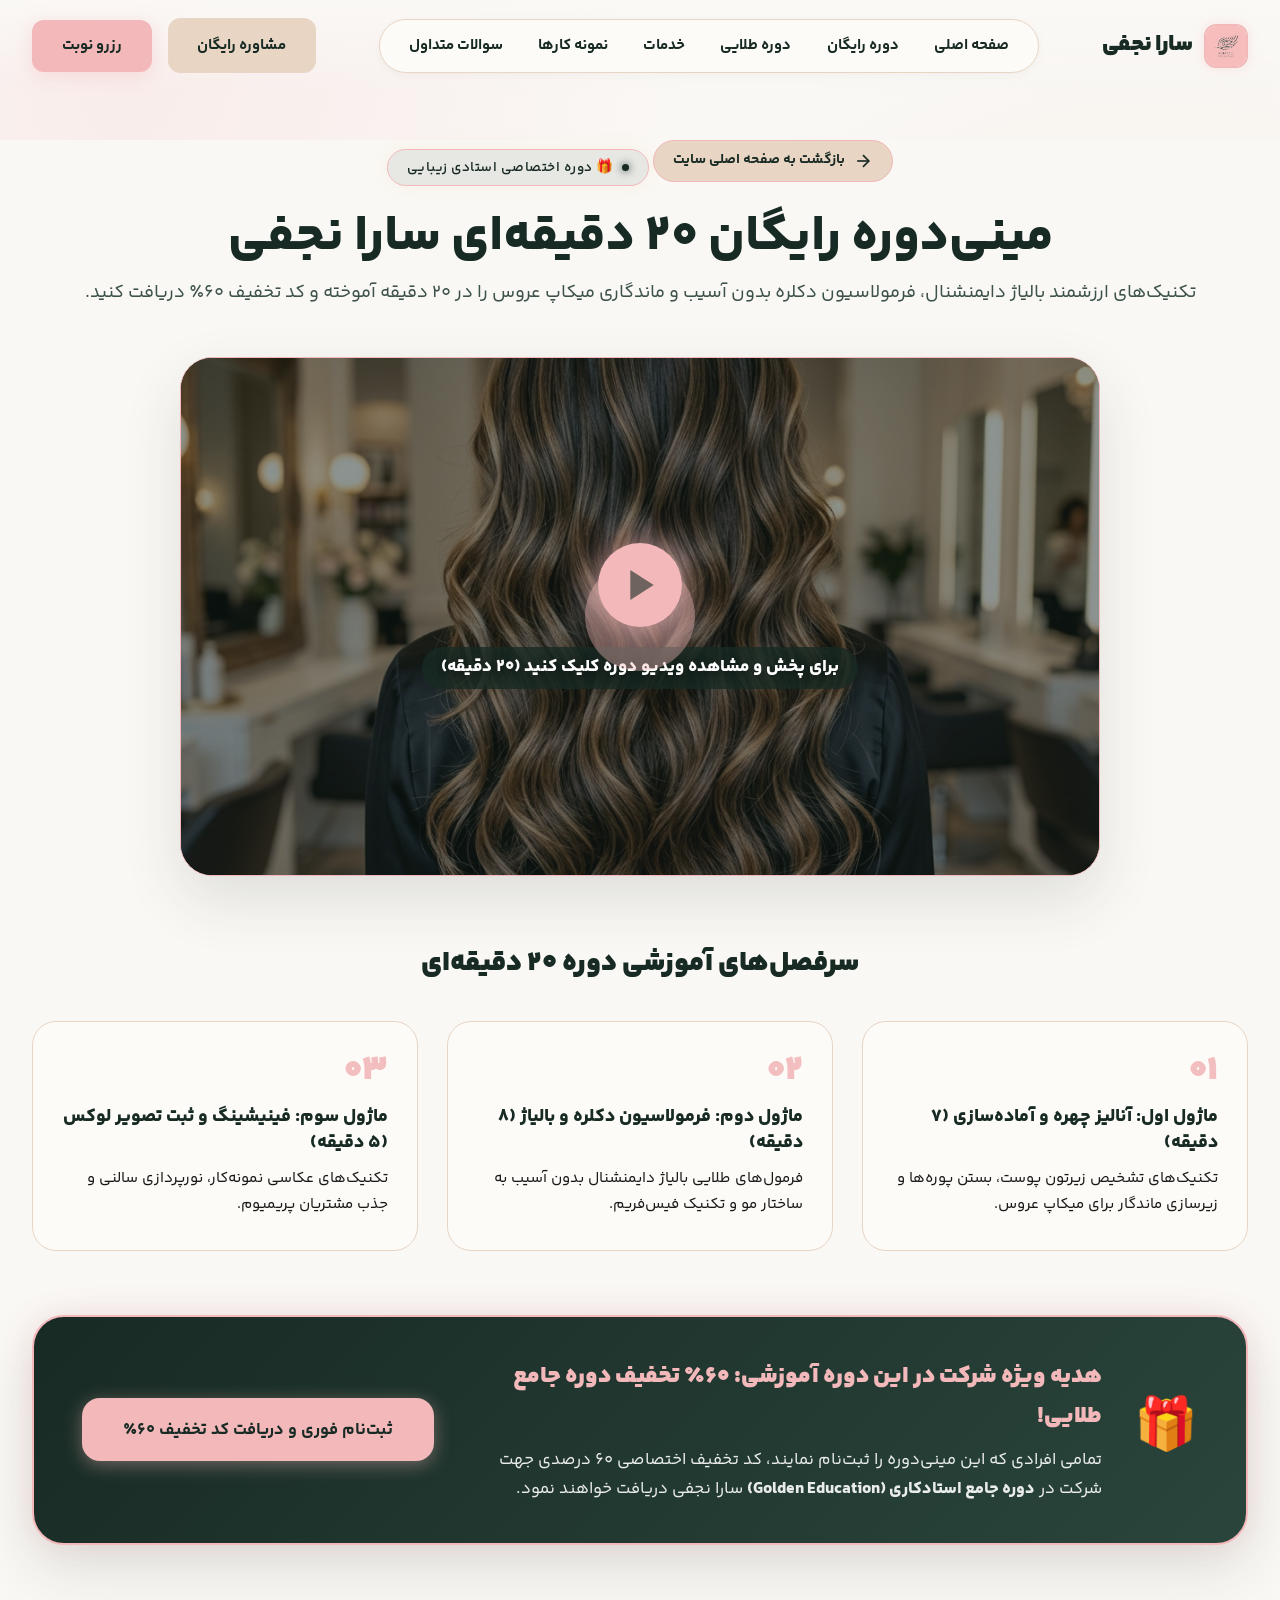
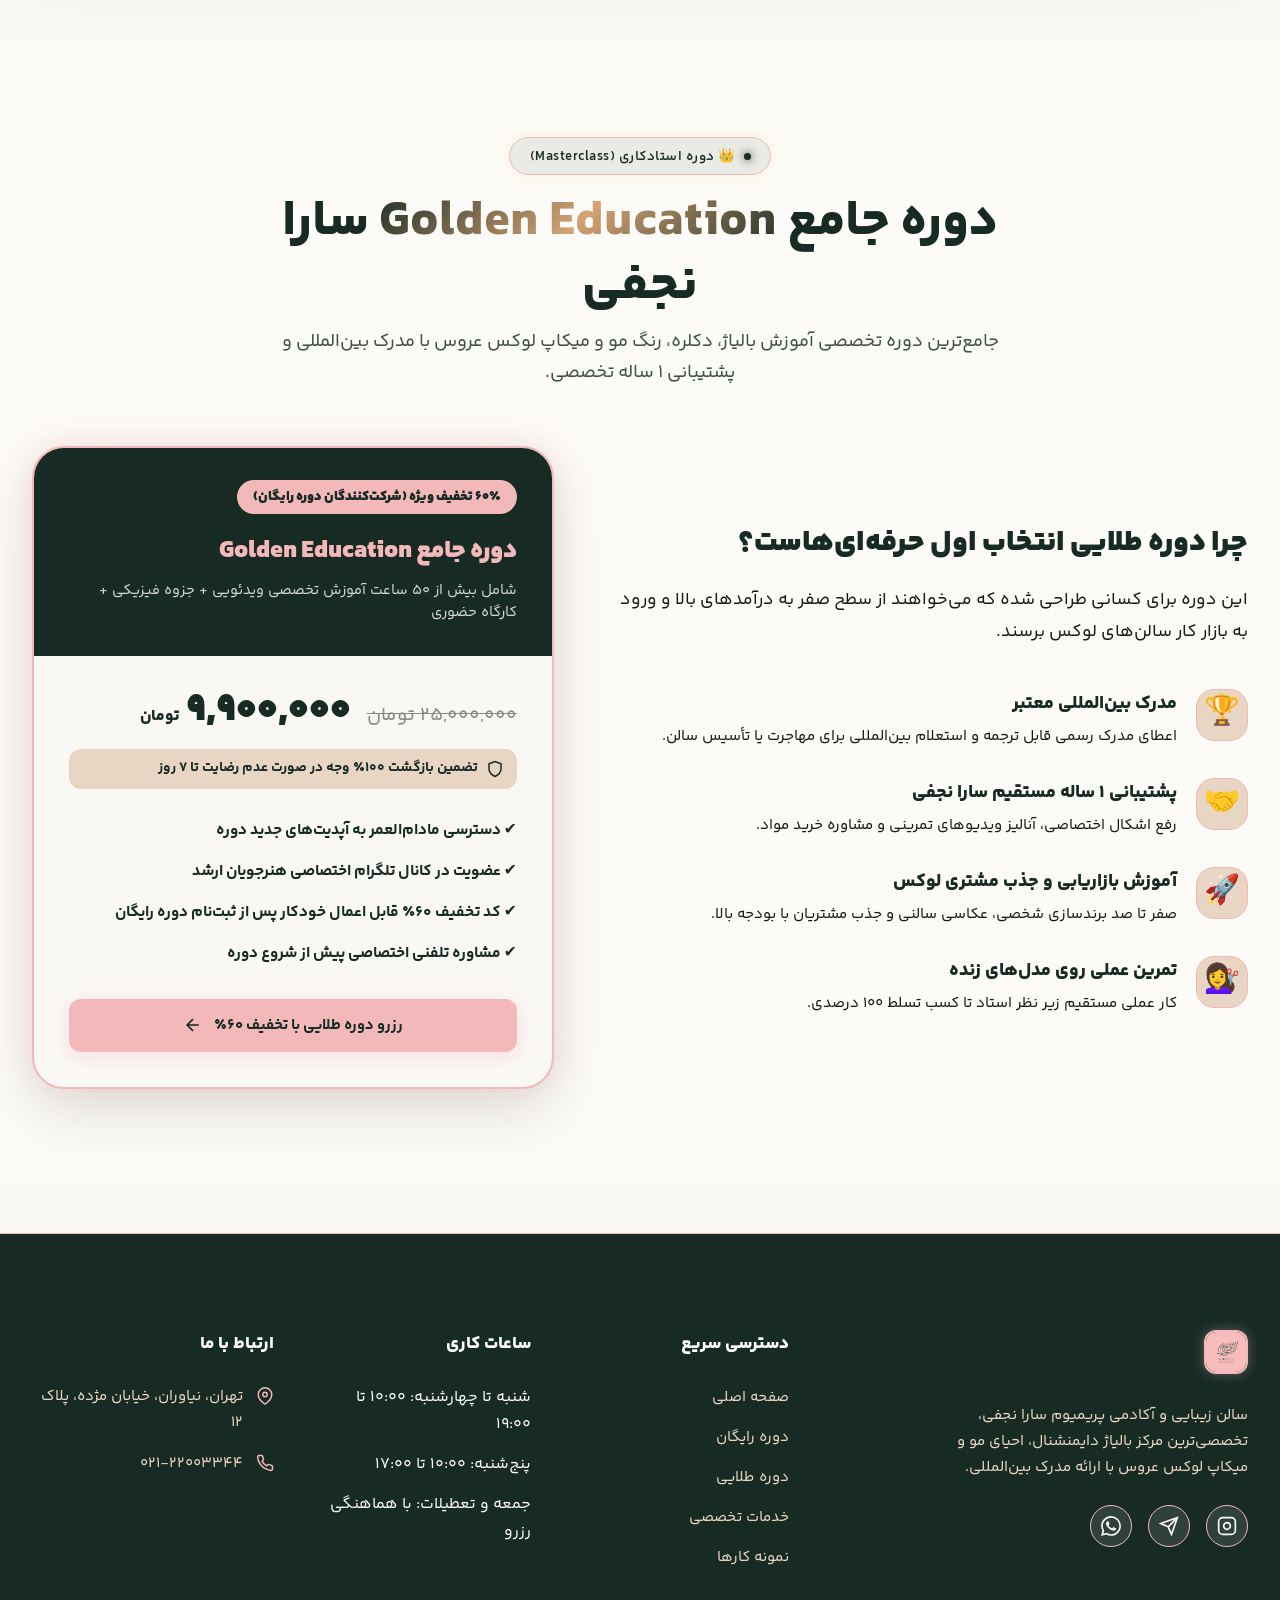
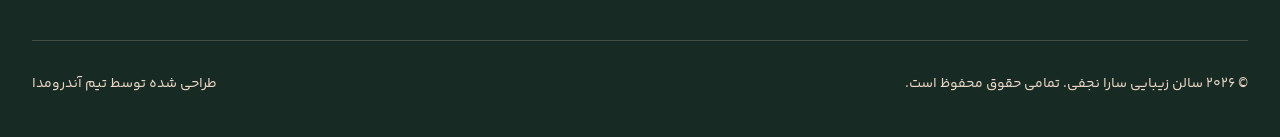
==== commit fe41960b: "up" ====
--- a/free-course.html
+++ b/free-course.html
@@ -25,7 +25,7 @@
     <!-- Floating Luxury Navigation -->
     <nav class="navbar" id="navbar">
       <div class="container nav-container">
-        <a href="index.html" class="logo">
+        <a href="index.html#home" class="logo">
           <img
             src="images/logo.jpg"
             alt="سالن زیبایی سارا نجفی"
@@ -95,7 +95,7 @@
         </button>
       </div>
       <ul class="mobile-nav-links">
-        <li><a href="index.html" class="mobile-link">صفحه اصلی</a></li>
+        <li><a href="index.html#home" class="mobile-link">صفحه اصلی</a></li>
         <li><a href="#free-course-details" class="mobile-link active">دوره رایگان ۲۰ دقیقه‌ای</a></li>
         <li><a href="#golden-education" class="mobile-link">دوره طلایی Golden Education</a></li>
         <li><a href="index.html#services" class="mobile-link">خدمات لوکس</a></li>
@@ -110,9 +110,9 @@
     </div>
 
     <!-- Main Content Wrapper -->
-    <main style="padding-top: 110px;">
+    <main class="course-page-main" style="padding-top: 140px; padding-bottom: 3rem;">
       <!-- Dedicated Free Course View Section -->
-      <section class="free-course-page" id="free-course-details" style="display: block;">
+      <section class="free-course-page" id="free-course-details" style="display: block; padding-top: 0;">
         <div class="container">
           <div class="course-page-header reveal visible">
             <a href="index.html" class="back-to-site-btn">
@@ -293,12 +293,12 @@
       </section>
     </main>
 
-    <!-- Luxury Footer -->
+    <!-- Footer Section (Identical Structure to index.html) -->
     <footer class="footer">
       <div class="container">
         <div class="footer-grid">
-          <div class="footer-brand">
-            <a href="index.html" class="logo">
+          <div class="footer-column footer-brand">
+            <a href="index.html#home" class="logo">
               <img
                 src="images/logo.jpg"
                 alt="سالن زیبایی سارا نجفی"
@@ -306,29 +306,116 @@
               />
               <span class="logo-text">سارا نجفی</span>
             </a>
-            <p class="footer-tagline">
-              تخصصی‌ترین مرکز بالیاژ پریمیوم، احیای مو و میکاپ لوکس عروس. زیبایی
-              شما، امضای هنر ماست.
+            <p class="footer-description">
+              سالن زیبایی و آکادمی پریمیوم سارا نجفی، تخصصی‌ترین مرکز بالیاژ
+              دایمنشنال، احیای مو و میکاپ لوکس عروس با ارائه مدرک بین‌المللی.
             </p>
-          </div>
-          <div class="footer-links">
+            <div class="social-links">
+              <a href="#" class="social-link" aria-label="اینستاگرام">
+                <svg
+                  width="20"
+                  height="20"
+                  viewBox="0 0 24 24"
+                  fill="none"
+                  stroke="currentColor"
+                  stroke-width="2"
+                >
+                  <rect x="2" y="2" width="20" height="20" rx="5" ry="5"></rect>
+                  <path
+                    d="M16 11.37A4 4 0 1 1 12.63 8 4 4 0 0 1 16 11.37z"
+                  ></path>
+                  <line x1="17.5" y1="6.5" x2="17.51" y2="6.5"></line>
+                </svg>
+              </a>
+              <a href="#" class="social-link" aria-label="تلگرام">
+                <svg
+                  width="20"
+                  height="20"
+                  viewBox="0 0 24 24"
+                  fill="none"
+                  stroke="currentColor"
+                  stroke-width="2"
+                >
+                  <line x1="22" y1="2" x2="11" y2="13"></line>
+                  <polygon points="22 2 15 22 11 13 2 9 22 2"></polygon>
+                </svg>
+              </a>
+              <a href="#" class="social-link" aria-label="واتس‌اپ">
+                <svg
+                  width="20"
+                  height="20"
+                  viewBox="0 0 24 24"
+                  fill="currentColor"
+                >
+                  <path
+                    d="M17.472 14.382c-.297-.149-1.758-.867-2.03-.967-.273-.099-.471-.148-.67.15-.197.297-.767.966-.94 1.164-.173.199-.347.223-.644.075-.297-.15-1.255-.463-2.39-1.475-.883-.788-1.48-1.761-1.653-2.059-.173-.297-.018-.458.13-.606.134-.133.298-.347.446-.52.149-.174.198-.298.298-.497.099-.198.05-.371-.025-.52-.075-.149-.669-1.612-.916-2.207-.242-.579-.487-.5-.669-.51a12.8 12.8 0 0 0-.57-.01c-.198 0-.52.074-.792.372-.272.297-1.04 1.016-1.04 2.479 0 1.462 1.065 2.875 1.213 3.074.149.198 2.096 3.2 5.077 4.487.709.306 1.262.489 1.694.625.712.227 1.36.195 1.871.118.571-.085 1.758-.719 2.006-1.413.248-.694.248-1.289.173-1.413-.074-.124-.272-.198-.57-.347m-5.421 7.403h-.004a9.87 9.87 0 0 1-5.031-1.378l-.361-.214-3.741.982.998-3.648-.235-.374a9.86 9.86 0 0 1-1.51-5.26c.001-5.45 4.436-9.884 9.888-9.884 2.64 0 5.122 1.03 6.988 2.898a9.825 9.825 0 0 1 2.893 6.994c-.003 5.45-4.437 9.884-9.885 9.884m8.413-18.297A11.815 11.815 0 0 0 12.05 0C5.495 0 .16 5.335.157 11.892c0 2.096.547 4.142 1.588 5.945L.057 24l6.305-1.654a11.882 11.882 0 0 0 5.683 1.448h.005c6.554 0 11.89-5.335 11.893-11.893a11.821 11.821 0 0 0-3.48-8.413Z"
+                  />
+                </svg>
+              </a>
+            </div>
+          </div>
+
+          <div class="footer-column">
             <h4>دسترسی سریع</h4>
-            <ul>
-              <li><a href="index.html">صفحه اصلی</a></li>
+            <ul class="footer-links">
+              <li><a href="index.html#home">صفحه اصلی</a></li>
               <li><a href="#free-course-details">دوره رایگان</a></li>
               <li><a href="#golden-education">دوره طلایی</a></li>
               <li><a href="index.html#services">خدمات تخصصی</a></li>
               <li><a href="index.html#portfolio">نمونه کارها</a></li>
             </ul>
           </div>
-          <div class="footer-contact">
-            <h4>تماس با سالن</h4>
-            <p>تلفن مشاوره: ۰۲۱-۱۲۳۴۵۶۷۸</p>
-            <p>آدرس: تهران، الهیه، برج زیبایی سارا نجفی</p>
-          </div>
-        </div>
+
+          <div class="footer-column">
+            <h4>ساعات کاری</h4>
+            <ul class="footer-links">
+              <li>شنبه تا چهارشنبه: ۱۰:۰۰ تا ۱۹:۰۰</li>
+              <li>پنج‌شنبه: ۱۰:۰۰ تا ۱۷:۰۰</li>
+              <li>جمعه و تعطیلات: با هماهنگی رزرو</li>
+            </ul>
+          </div>
+
+          <div class="footer-column">
+            <h4>ارتباط با ما</h4>
+            <ul class="footer-contact">
+              <li>
+                <svg
+                  width="18"
+                  height="18"
+                  viewBox="0 0 24 24"
+                  fill="none"
+                  stroke="currentColor"
+                  stroke-width="2"
+                >
+                  <path
+                    d="M21 10c0 7-9 13-9 13s-9-6-9-13a9 9 0 0 1 18 0z"
+                  ></path>
+                  <circle cx="12" cy="10" r="3"></circle>
+                </svg>
+                تهران، نیاوران، خیابان مژده، پلاک ۱۲
+              </li>
+              <li>
+                <svg
+                  width="18"
+                  height="18"
+                  viewBox="0 0 24 24"
+                  fill="none"
+                  stroke="currentColor"
+                  stroke-width="2"
+                >
+                  <path
+                    d="M22 16.92v3a2 2 0 0 1-2.18 2 19.79 19.79 0 0 1-8.63-3.07 19.5 19.5 0 0 1-6-6 19.79 19.79 0 0 1-3.07-8.67A2 2 0 0 1 4.11 2h3a2 2 0 0 1 2 1.72 12.84 12.84 0 0 0 .7 2.81 2 2 0 0 1-.45 2.11L8.09 9.91a16 16 0 0 0 6 6l1.27-1.27a2 2 0 0 1 2.11-.45 12.84 12.84 0 0 0 2.81.7A2 2 0 0 1 22 16.92z"
+                  ></path>
+                </svg>
+                ۰۲۱-۲۲۰۰۳۳۴۴
+              </li>
+            </ul>
+          </div>
+        </div>
+
         <div class="footer-bottom">
-          <p>© ۲۰۲۶ سالن زیبایی و آکادمی سارا نجفی. تمامی حقوق محفوظ است.</p>
+          <p>&copy; ۲۰۲۶ سالن زیبایی سارا نجفی. تمامی حقوق محفوظ است.</p>
+          <p>طراحی شده توسط تیم آندرومدا</p>
         </div>
       </div>
     </footer>
@@ -386,16 +473,16 @@
           </svg>
         </button>
         <div class="modal-header">
-          <h2>رزرو نوبت مشاوره و خدمات</h2>
+          <h3>رزرو نوبت مشاوره و خدمات</h3>
           <p>لطفاً اطلاعات زیر را تکمیل کنید، در اسرع وقت برای هماهنگی با شما تماس می‌گیریم.</p>
         </div>
         <form class="booking-form" id="modal-booking-form">
           <div class="form-group">
-            <label for="modal-name">نام و نام خانوادگی</label>
-            <input type="text" id="modal-name" required placeholder="مثال: مریم احمدی" />
+            <label for="modal-name">نام کامل</label>
+            <input type="text" id="modal-name" required placeholder="نام و نام خانوادگی" />
           </div>
           <div class="form-group">
-            <label for="modal-phone">شماره موبایل</label>
+            <label for="modal-phone">شماره همراه</label>
             <input type="tel" id="modal-phone" required placeholder="۰۹۱۲۳۴۵۶۷۸۹" />
           </div>
           <div class="form-group">
--- a/css/style.css
+++ b/css/style.css
@@ -119,7 +119,6 @@
       transparent 50%
     );
   background-attachment: fixed;
-}  background-attachment: fixed;
 }
 
 /* Custom Scrollbar */
